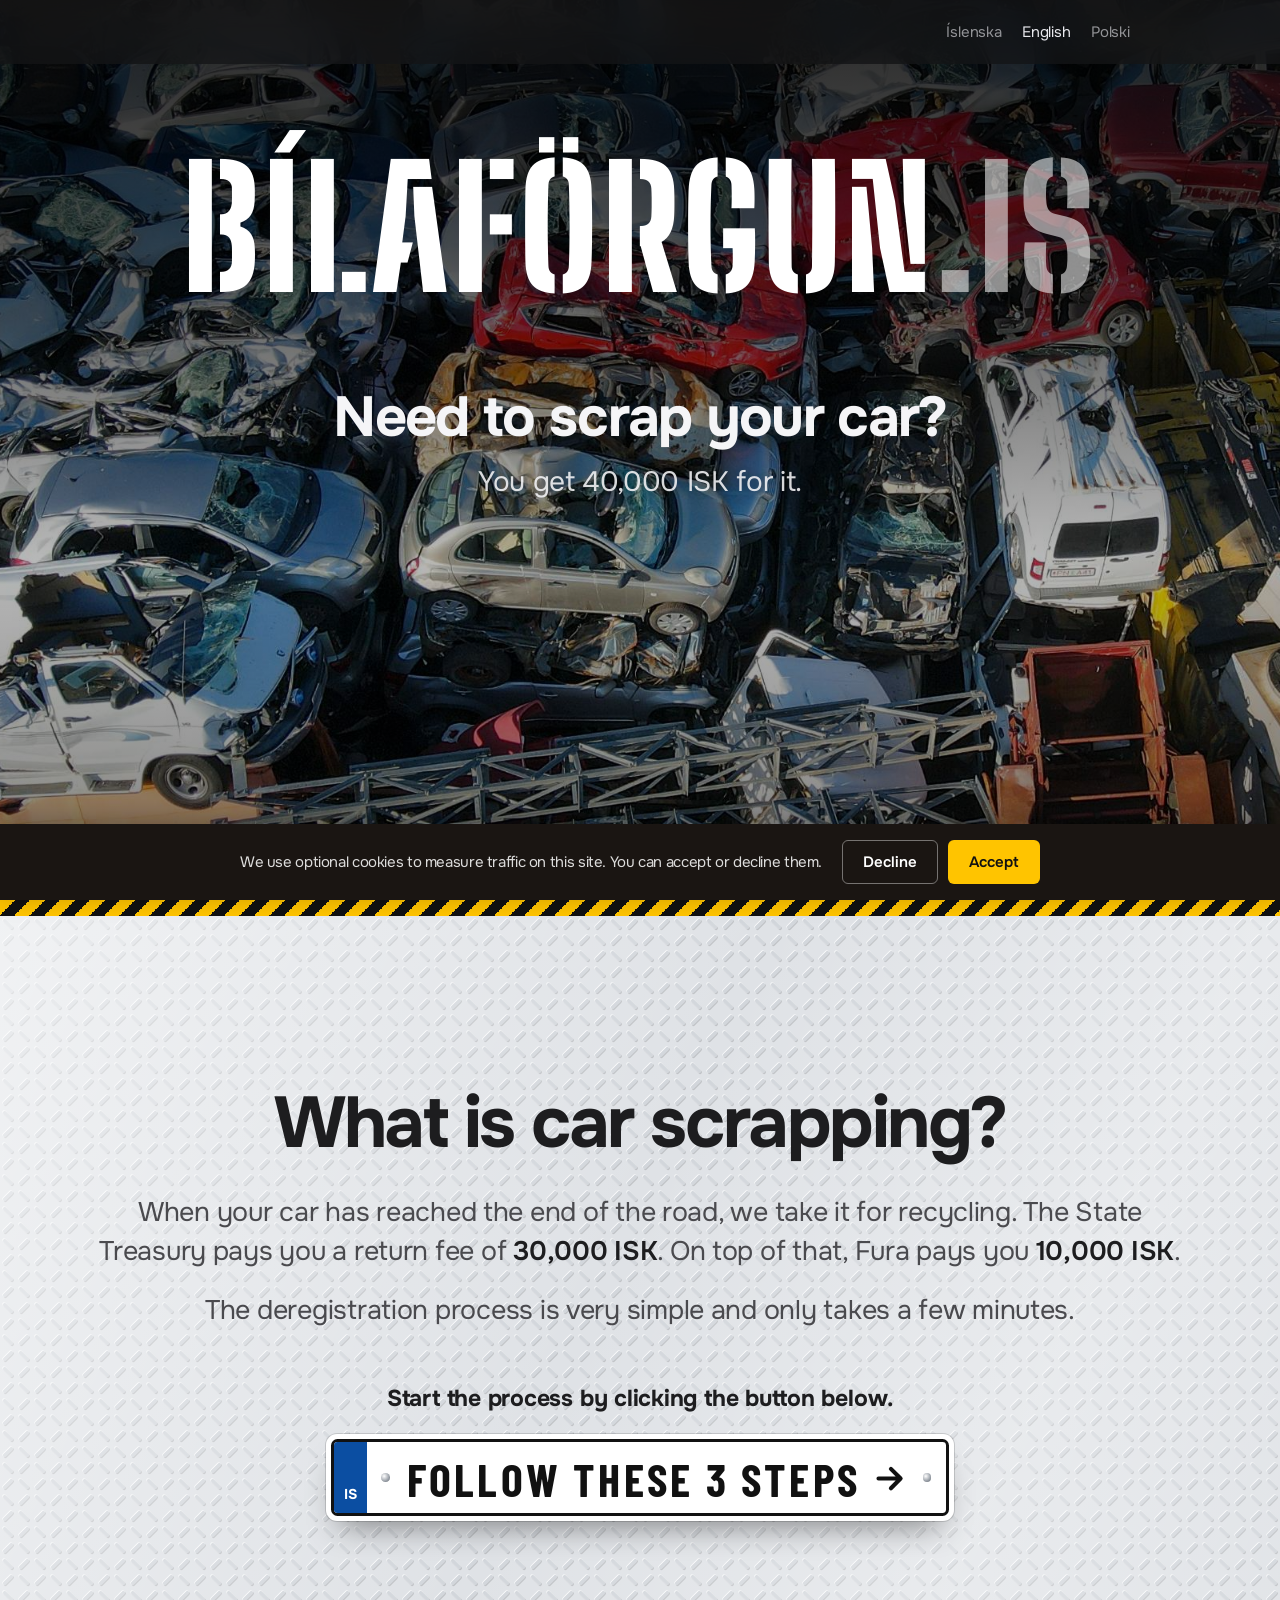
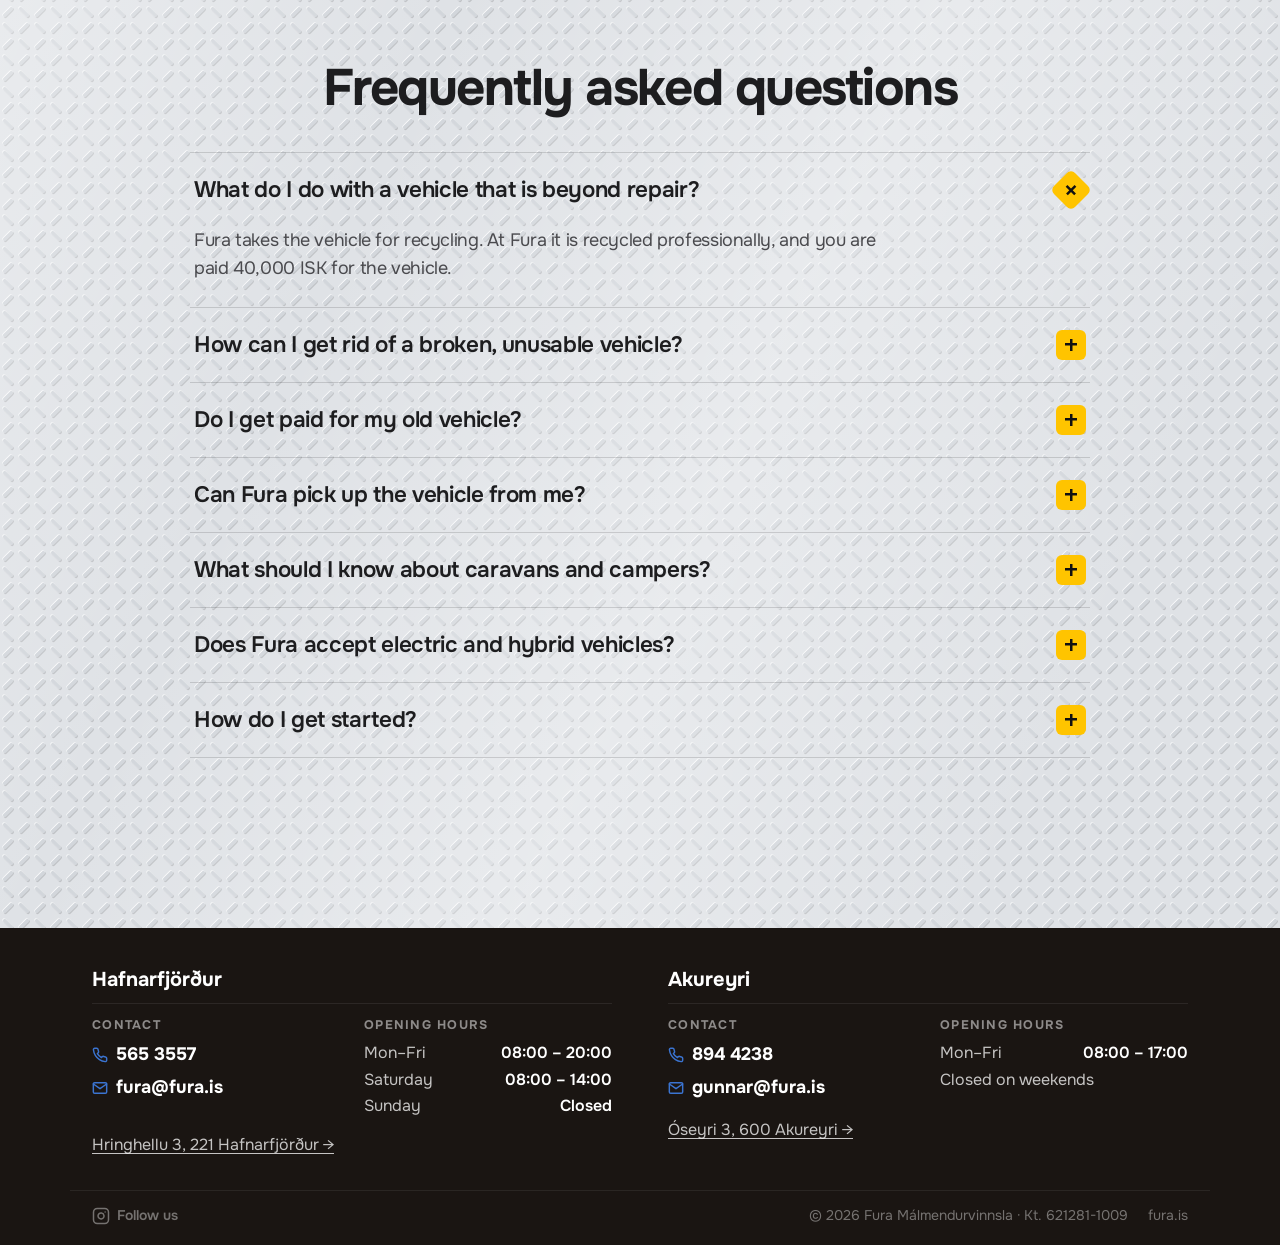
==== en/index.html @ fca050c2 "Use skilagjald instead of úrvinnslugjald in the explanation Matches the FAQ wording (EN 'return fee'" ====
<!DOCTYPE html>
<html lang="en">
<head>
<meta charset="UTF-8">
<meta name="viewport" content="width=device-width, initial-scale=1">
<title>Car scrapping | 40,000 ISK for your car</title>
<meta name="description" content="The State Treasury pays 30,000 ISK for your car and Fura adds 10,000 ISK until the end of the year.">
<link rel="canonical" href="https://bilaforgun.is/en/">
<link rel="alternate" hreflang="is" href="https://bilaforgun.is/">
<link rel="alternate" hreflang="en" href="https://bilaforgun.is/en/">
<link rel="alternate" hreflang="pl" href="https://bilaforgun.is/pl/">
<link rel="alternate" hreflang="x-default" href="https://bilaforgun.is/">
<link rel="icon" href="/favicon.svg" type="image/svg+xml">
<meta name="theme-color" content="#161617">
<meta property="og:type" content="website">
<meta property="og:site_name" content="Bílaförgun.is">
<meta property="og:title" content="Car scrapping | 40,000 ISK for your car">
<meta property="og:description" content="The State Treasury pays 30,000 ISK for your car and Fura adds 10,000 ISK until the end of the year.">
<meta property="og:url" content="https://bilaforgun.is/en/">
<meta property="og:image" content="https://bilaforgun.is/assets/hero.jpg">
<meta property="og:locale" content="en_GB">
<meta name="twitter:card" content="summary_large_image">
<link rel="preconnect" href="https://fonts.googleapis.com">
<link rel="preconnect" href="https://fonts.gstatic.com" crossorigin>
<link href="https://fonts.googleapis.com/css2?family=Big+Shoulders+Stencil:opsz,wght@10..72,800&family=Barlow+Condensed:wght@700&family=Onest:wght@100..900&display=swap" rel="stylesheet">
<link rel="stylesheet" href="../styles.css?v=21">
<script>document.documentElement.classList.add('js')</script>
<script src="../site.js?v=19" defer></script>
<script src="../effects.js?v=19" defer></script>
<script src="../analytics.js?v=19" defer></script>
<script type="application/ld+json">
{
  "@context": "https://schema.org",
  "@graph": [
    {
      "@type": "WebSite",
      "@id": "https://bilaforgun.is/#website",
      "url": "https://bilaforgun.is/",
      "name": "Bílaförgun.is",
      "inLanguage": [
        "is",
        "en",
        "pl"
      ],
      "publisher": {
        "@id": "https://fura.is/#organization"
      }
    },
    {
      "@type": "WebPage",
      "@id": "https://bilaforgun.is/en/#webpage",
      "url": "https://bilaforgun.is/en/",
      "name": "Car scrapping | 40,000 ISK for your car",
      "description": "When your car has reached the end of the road, Fura takes it for recycling. The State Treasury pays you 30,000 ISK, and Fura pays you an additional 10,000 ISK.",
      "inLanguage": "en",
      "isPartOf": {
        "@id": "https://bilaforgun.is/#website"
      },
      "about": {
        "@id": "https://bilaforgun.is/#service"
      },
      "primaryImageOfPage": "https://bilaforgun.is/assets/hero.jpg"
    },
    {
      "@type": "Service",
      "@id": "https://bilaforgun.is/#service",
      "name": "Car scrapping",
      "serviceType": "Car scrapping and recycling",
      "description": "When your car has reached the end of the road, Fura takes it for recycling. The State Treasury pays you 30,000 ISK, and Fura pays you an additional 10,000 ISK.",
      "url": "https://fura.is/en/bilaforgun",
      "provider": {
        "@id": "https://fura.is/#organization"
      },
      "areaServed": {
        "@type": "Country",
        "name": "Iceland"
      },
      "availableChannel": [
        {
          "@type": "ServiceChannel",
          "serviceLocation": {
            "@id": "https://fura.is/#hafnarfjordur"
          }
        },
        {
          "@type": "ServiceChannel",
          "serviceLocation": {
            "@id": "https://fura.is/#akureyri"
          }
        }
      ]
    },
    {
      "@type": "Organization",
      "@id": "https://fura.is/#organization",
      "name": "Fura Málmendurvinnsla",
      "alternateName": "Fura ehf.",
      "url": "https://fura.is/",
      "logo": "https://fura.is/fura-logo.svg",
      "foundingDate": "1981",
      "sameAs": [
        "https://www.instagram.com/fura.ehf/"
      ]
    },
    {
      "@type": "RecyclingCenter",
      "@id": "https://fura.is/#hafnarfjordur",
      "name": "Fura Málmendurvinnsla — Hafnarfjörður",
      "telephone": "+354-565-3557",
      "email": "fura@fura.is",
      "address": {
        "@type": "PostalAddress",
        "streetAddress": "Hringhellu 3",
        "postalCode": "221",
        "addressLocality": "Hafnarfjörður",
        "addressCountry": "IS"
      },
      "openingHoursSpecification": [
        {
          "@type": "OpeningHoursSpecification",
          "dayOfWeek": [
            "Monday",
            "Tuesday",
            "Wednesday",
            "Thursday",
            "Friday"
          ],
          "opens": "08:00",
          "closes": "20:00"
        },
        {
          "@type": "OpeningHoursSpecification",
          "dayOfWeek": "Saturday",
          "opens": "08:00",
          "closes": "14:00"
        }
      ],
      "parentOrganization": {
        "@id": "https://fura.is/#organization"
      }
    },
    {
      "@type": "RecyclingCenter",
      "@id": "https://fura.is/#akureyri",
      "name": "Fura Málmendurvinnsla — Akureyri",
      "telephone": "+354-894-4238",
      "email": "gunnar@fura.is",
      "address": {
        "@type": "PostalAddress",
        "streetAddress": "Óseyri 3",
        "postalCode": "600",
        "addressLocality": "Akureyri",
        "addressCountry": "IS"
      },
      "openingHoursSpecification": [
        {
          "@type": "OpeningHoursSpecification",
          "dayOfWeek": [
            "Monday",
            "Tuesday",
            "Wednesday",
            "Thursday",
            "Friday"
          ],
          "opens": "08:00",
          "closes": "17:00"
        }
      ],
      "parentOrganization": {
        "@id": "https://fura.is/#organization"
      }
    },
    {
      "@type": "FAQPage",
      "@id": "https://bilaforgun.is/en/#faq",
      "url": "https://bilaforgun.is/en/",
      "inLanguage": "en",
      "isPartOf": {
        "@id": "https://bilaforgun.is/en/#webpage"
      },
      "mainEntity": [
        {
          "@type": "Question",
          "name": "What do I do with a vehicle that is beyond repair?",
          "acceptedAnswer": {
            "@type": "Answer",
            "text": "Fura takes the vehicle for recycling. At Fura it is recycled professionally, and you are paid 40,000 ISK for the vehicle."
          }
        },
        {
          "@type": "Question",
          "name": "How can I get rid of a broken, unusable vehicle?",
          "acceptedAnswer": {
            "@type": "Answer",
            "text": "We can pick up the vehicle free of charge, or you can bring it to our yards at Hringhellu 3 in Hafnarfjörður or Óseyri 3 in Akureyri."
          }
        },
        {
          "@type": "Question",
          "name": "Do I get paid for my old vehicle?",
          "acceptedAnswer": {
            "@type": "Answer",
            "text": "You get paid for a vehicle that goes for recycling. The State Treasury pays a return fee of 30,000 ISK. Fura adds 10,000 ISK. 40,000 ISK in total."
          }
        },
        {
          "@type": "Question",
          "name": "Can Fura pick up the vehicle from me?",
          "acceptedAnswer": {
            "@type": "Answer",
            "text": "Yes. Fura can arrange transport free of charge within the greater capital area. Call us on 565 3557 or email afgreidsla@fura.is to find out more."
          }
        },
        {
          "@type": "Question",
          "name": "What should I know about caravans and campers?",
          "acceptedAnswer": {
            "@type": "Answer",
            "text": "Fura accepts caravans and campers. They often contain waste that needs specialised handling, so a scrapping fee applies to caravans and campers according to our price list."
          }
        },
        {
          "@type": "Question",
          "name": "Does Fura accept electric and hybrid vehicles?",
          "acceptedAnswer": {
            "@type": "Answer",
            "text": "We can accept them if the traction battery has been removed from the vehicle."
          }
        },
        {
          "@type": "Question",
          "name": "How do I get started?",
          "acceptedAnswer": {
            "@type": "Answer",
            "text": "It is best to start the process on our website. There you will find simple steps: you deregister the car, we receive it, and finally you get paid. If you are unsure, feel free to call us on 565 3557."
          }
        }
      ]
    }
  ]
}
</script>
</head>
<body>

<header class="nav">
  <nav class="nav__lang" aria-label="Language">
    <a href="../index.html" lang="is"><span class="full">Íslenska</span><span class="short">IS</span></a>
    <a href="index.html" lang="en" aria-current="page"><span class="full">English</span><span class="short">EN</span></a>
    <a href="../pl/index.html" lang="pl"><span class="full">Polski</span><span class="short">PL</span></a>
  </nav>
</header>

<main>
  <section class="hero">
    <div class="hero__bg" aria-hidden="true"></div>
    <div class="hero__content">
      <p class="hero__brand">Bílaförgun<span>.is</span></p>
      <h1 class="hero__title">Need to scrap your car?</h1>
      <p class="hero__sub">You get 40,000 ISK for it.</p>
    </div>
  </section>

  <div class="hazard" aria-hidden="true"></div>

  <section class="section explain">
    <div class="wrap">
      <h2 class="explain__title reveal">What is car scrapping?</h2>
      <p class="explain__text reveal">
        When your car has reached the end of the road, we take it for recycling. The State Treasury pays you a return fee of <strong>30,000 ISK</strong>. On top of that, Fura pays you <strong>10,000 ISK</strong>.
      </p>
      <p class="explain__text reveal">
        The deregistration process is very simple and only takes a few minutes.
      </p>
      <div class="explain__cta reveal">
        <p class="explain__steps">Start the process by clicking the button below.</p>
        <a class="plate-btn" href="https://fura.is/en/bilaforgun" data-fx="plate" data-tilt aria-label="Follow these 3 steps on fura.is">
          <span class="plate-btn__inner">
            <span class="plate-btn__country" aria-hidden="true">IS</span>
            <span class="plate-btn__text">Follow these 3 steps<svg class="plate-btn__arrow" width="24" height="24" viewBox="0 0 24 24" fill="none" stroke="currentColor" stroke-width="3" stroke-linecap="round" stroke-linejoin="round" aria-hidden="true"><path d="M4 12h15M13 5l7 7-7 7"/></svg></span>
          </span>
        </a>
      </div>
      <div class="faq reveal">
        <h2 class="faq__title">Frequently asked questions</h2>
        <div class="faq__list">
          <details open><summary>What do I do with a vehicle that is beyond repair?</summary><p>Fura takes the vehicle for recycling. At Fura it is recycled professionally, and you are paid 40,000 ISK for the vehicle.</p></details>
          <details><summary>How can I get rid of a broken, unusable vehicle?</summary><p>We can pick up the vehicle free of charge, or you can bring it to our yards at Hringhellu 3 in Hafnarfjörður or Óseyri 3 in Akureyri.</p></details>
          <details><summary>Do I get paid for my old vehicle?</summary><p>You get paid for a vehicle that goes for recycling. The State Treasury pays a return fee of 30,000 ISK. Fura adds 10,000 ISK. 40,000 ISK in total.</p></details>
          <details><summary>Can Fura pick up the vehicle from me?</summary><p>Yes. Fura can arrange transport free of charge within the greater capital area. Call us on <a href="tel:+3545653557">565 3557</a> or email <a href="mailto:afgreidsla@fura.is">afgreidsla@fura.is</a> to find out more.</p></details>
          <details><summary>What should I know about caravans and campers?</summary><p>Fura accepts caravans and campers. They often contain waste that needs specialised handling, so a scrapping fee applies to caravans and campers according to our price list.</p></details>
          <details><summary>Does Fura accept electric and hybrid vehicles?</summary><p>We can accept them if the traction battery has been removed from the vehicle.</p></details>
          <details><summary>How do I get started?</summary><p>It is best to start the process on <a href="https://fura.is/en/bilaforgun">our website</a>. There you will find simple steps: you deregister the car, we receive it, and finally you get paid. If you are unsure, feel free to call us on <a href="tel:+3545653557">565 3557</a>.</p></details>
        </div>
      </div>
    </div>
  </section>
</main>

<footer class="foot">
  <div class="foot__locations">
    <div class="foot__card">
      <p class="foot__name">Hafnarfjörður</p>
      <div class="foot__grid">
        <div>
          <p class="foot__label">Contact</p>
          <ul class="foot__list">
            <li><a class="foot__contact" href="tel:+3545653557"><svg width="14" height="14" viewBox="0 0 24 24" fill="none" stroke="currentColor" stroke-width="2.2" stroke-linecap="round" stroke-linejoin="round" aria-hidden="true"><path d="M22 16.92v3a2 2 0 0 1-2.18 2 19.79 19.79 0 0 1-8.63-3.07 19.5 19.5 0 0 1-6-6 19.79 19.79 0 0 1-3.07-8.67A2 2 0 0 1 4.11 2h3a2 2 0 0 1 2 1.72 12.84 12.84 0 0 0 .7 2.81 2 2 0 0 1-.45 2.11L8.09 9.91a16 16 0 0 0 6 6l1.27-1.27a2 2 0 0 1 2.11-.45 12.84 12.84 0 0 0 2.81.7A2 2 0 0 1 22 16.92z"/></svg>565 3557</a></li>
            <li><a class="foot__contact" href="mailto:fura@fura.is"><svg width="14" height="14" viewBox="0 0 24 24" fill="none" stroke="currentColor" stroke-width="2.2" stroke-linecap="round" stroke-linejoin="round" aria-hidden="true"><path d="M4 4h16c1.1 0 2 .9 2 2v12c0 1.1-.9 2-2 2H4c-1.1 0-2-.9-2-2V6c0-1.1.9-2 2-2z"/><polyline points="22,6 12,13 2,6"/></svg>fura@fura.is</a></li>
          </ul>
        </div>
        <div>
          <p class="foot__label">Opening hours</p>
          <p class="foot__hours"><span>Mon–Fri</span><span>08:00 – 20:00</span></p>
          <p class="foot__hours"><span>Saturday</span><span>08:00 – 14:00</span></p>
          <p class="foot__hours"><span>Sunday</span><span>Closed</span></p>
        </div>
        <p class="foot__addrline"><a class="foot__addr" href="https://maps.google.com/?q=Hringhellu+3,+221+Hafnarfj%C3%B6r%C3%B0ur" target="_blank" rel="noopener">Hringhellu 3, 221 Hafnarfjörður →</a></p>
      </div>
    </div>
    <div class="foot__card">
      <p class="foot__name">Akureyri</p>
      <div class="foot__grid">
        <div>
          <p class="foot__label">Contact</p>
          <ul class="foot__list">
            <li><a class="foot__contact" href="tel:+3548944238"><svg width="14" height="14" viewBox="0 0 24 24" fill="none" stroke="currentColor" stroke-width="2.2" stroke-linecap="round" stroke-linejoin="round" aria-hidden="true"><path d="M22 16.92v3a2 2 0 0 1-2.18 2 19.79 19.79 0 0 1-8.63-3.07 19.5 19.5 0 0 1-6-6 19.79 19.79 0 0 1-3.07-8.67A2 2 0 0 1 4.11 2h3a2 2 0 0 1 2 1.72 12.84 12.84 0 0 0 .7 2.81 2 2 0 0 1-.45 2.11L8.09 9.91a16 16 0 0 0 6 6l1.27-1.27a2 2 0 0 1 2.11-.45 12.84 12.84 0 0 0 2.81.7A2 2 0 0 1 22 16.92z"/></svg>894 4238</a></li>
            <li><a class="foot__contact" href="mailto:gunnar@fura.is"><svg width="14" height="14" viewBox="0 0 24 24" fill="none" stroke="currentColor" stroke-width="2.2" stroke-linecap="round" stroke-linejoin="round" aria-hidden="true"><path d="M4 4h16c1.1 0 2 .9 2 2v12c0 1.1-.9 2-2 2H4c-1.1 0-2-.9-2-2V6c0-1.1.9-2 2-2z"/><polyline points="22,6 12,13 2,6"/></svg>gunnar@fura.is</a></li>
          </ul>
        </div>
        <div>
          <p class="foot__label">Opening hours</p>
          <p class="foot__hours"><span>Mon–Fri</span><span>08:00 – 17:00</span></p>
          <p class="foot__hours"><span>Closed on weekends</span></p>
        </div>
        <p class="foot__addrline"><a class="foot__addr" href="https://maps.google.com/?q=%C3%93seyri+3,+600+Akureyri" target="_blank" rel="noopener">Óseyri 3, 600 Akureyri →</a></p>
      </div>
    </div>
  </div>
  <div class="foot__bottom">
    <a class="foot__ig" href="https://www.instagram.com/fura.ehf/" target="_blank" rel="noopener" aria-label="Follow Fura on Instagram">
      <svg width="16" height="16" viewBox="0 0 24 24" fill="none" stroke="currentColor" stroke-width="2" stroke-linecap="round" stroke-linejoin="round" aria-hidden="true"><rect x="2" y="2" width="20" height="20" rx="5" ry="5"/><path d="M16 11.37A4 4 0 1 1 12.63 8 4 4 0 0 1 16 11.37z"/><line x1="17.5" y1="6.5" x2="17.51" y2="6.5"/></svg>
      <span>Follow us</span>
    </a>
    <div class="foot__info">
      <p>© <span data-year>2026</span> Fura Málmendurvinnsla · Kt. 621281-1009</p>
      <a href="https://fura.is/en/" target="_blank" rel="noopener">fura.is</a>
    </div>
  </div>
</footer>

</body>
</html>
---- styles.css ----
* { margin: 0; padding: 0; box-sizing: border-box; }

:root {
  --ink: #1d1d1f;
  --font: "Onest", -apple-system, BlinkMacSystemFont, "Segoe UI", system-ui, sans-serif;
  --ease: cubic-bezier(.2, .9, .25, 1);
  --k: 1;
  --nav-h: calc(64px * var(--k));
}

/* Big screens: scale everything up in steps instead of leaving a small column in the middle. */
@media (min-width: 1600px) { :root { --k: 1.15; } }
@media (min-width: 1900px) { :root { --k: 1.3; } }
@media (min-width: 2300px) { :root { --k: 1.5; } }

.hazard,
.explain,
.foot,
#bf-cc { zoom: var(--k); }

html { scroll-behavior: smooth; }

body {
  font-family: var(--font);
  font-size: 17px;
  line-height: 1.47;
  letter-spacing: -0.022em;
  color: var(--ink);
  background: #fff;
  -webkit-font-smoothing: antialiased;
}

a { color: inherit; text-decoration: none; }

.wrap { max-width: 980px; margin: 0 auto; }

/* ---------- Nav ---------- */
.nav {
  position: fixed;
  inset: 0 0 auto 0;
  z-index: 50;
  height: var(--nav-h);
  display: flex;
  align-items: center;
  justify-content: flex-end;
  padding: 0 max(22px, calc((100vw - 980px * var(--k)) / 2));
  background: rgba(22, 22, 23, .72);
  -webkit-backdrop-filter: saturate(180%) blur(20px);
  backdrop-filter: saturate(180%) blur(20px);
  color: #e8e8ed;
  font-size: calc(15px * var(--k));
  letter-spacing: -0.01em;
}

.nav__lang { display: flex; gap: calc(20px * var(--k)); }
.nav__lang .short { display: none; }
.nav__lang a { opacity: .6; transition: opacity .2s; }
.nav__lang a:hover,
.nav__lang a[aria-current] { opacity: 1; }

/* ---------- Hero ---------- */
.hero {
  position: relative;
  min-height: 100svh;
  display: flex;
  justify-content: center;
  padding: calc(var(--nav-h) + 10vh) 22px 0;
  text-align: center;
  color: #f5f5f7;
  background: #000;
  overflow: hidden;
}

.hero__bg {
  position: absolute;
  inset: 0;
  background:
    url("assets/hero.jpg?v=2") center 70% / cover no-repeat,
    radial-gradient(120% 70% at 50% 105%, #3a3a3c 0%, #121212 45%, #000 78%);
  animation: settle 14s var(--ease) both;
}

.hero__bg::after {
  content: "";
  position: absolute;
  inset: 0;
  background: linear-gradient(180deg,
    rgba(0, 0, 0, .85) 0%,
    rgba(0, 0, 0, .62) 32%,
    rgba(0, 0, 0, .28) 62%,
    rgba(0, 0, 0, .5) 100%);
}

.hero__content { position: relative; max-width: calc(980px * var(--k)); }

.hero__brand {
  color: #fff;
  font-family: "Big Shoulders Stencil", var(--font);
  font-optical-sizing: auto;
  font-size: clamp(40px, 13vw, calc(172px * var(--k)));
  font-weight: 800;
  line-height: .9;
  letter-spacing: 0.02em;
  text-transform: uppercase;
  white-space: nowrap;
  animation: rise 1.1s var(--ease) .05s both;
}

.hero__brand span { color: rgba(255, 255, 255, .55); }

.hero__title {
  margin-top: clamp(44px, 6.5vw, calc(96px * var(--k)));
  font-size: clamp(30px, 4.4vw, calc(60px * var(--k)));
  font-weight: 700;
  line-height: 1.08;
  letter-spacing: -0.03em;
  animation: rise 1.1s var(--ease) .15s both;
}

.hero__sub {
  margin-top: 14px;
  font-size: clamp(20px, 2.3vw, calc(28px * var(--k)));
  color: rgba(245, 245, 247, .88);
  letter-spacing: -0.012em;
  text-shadow: 0 1px 12px rgba(0, 0, 0, .5);
  animation: rise 1.1s var(--ease) .25s both;
}

/* ---------- Sections ---------- */
.section { padding: clamp(96px, 14vw, 170px) 22px; }

.hazard {
  height: 16px;
  background: linear-gradient(-45deg, #111 25%, #ffc400 25%, #ffc400 50%, #111 50%, #111 75%, #ffc400 75%) 0 0 / 30px 30px;
}

/* ---------- Explanation (diamond plate) ---------- */
.explain {
  text-align: center;
  color: var(--ink);
  background-color: #dfe2e6;
  background-image:
    linear-gradient(115deg, rgba(255, 255, 255, .55), transparent 38%, rgba(255, 255, 255, .3) 62%, transparent 85%),
    url("data:image/svg+xml,%3Csvg xmlns='http://www.w3.org/2000/svg' width='32' height='32'%3E%3Cg fill='%23000' fill-opacity='.14' transform='translate(.8 .9)'%3E%3Crect x='1.5' y='6.2' width='13' height='3.6' rx='1.8' transform='rotate(45 8 8)'/%3E%3Crect x='17.5' y='22.2' width='13' height='3.6' rx='1.8' transform='rotate(45 24 24)'/%3E%3Crect x='17.5' y='6.2' width='13' height='3.6' rx='1.8' transform='rotate(-45 24 8)'/%3E%3Crect x='1.5' y='22.2' width='13' height='3.6' rx='1.8' transform='rotate(-45 8 24)'/%3E%3C/g%3E%3Cg fill='%23fff' fill-opacity='.9' transform='translate(-.5 -.6)'%3E%3Crect x='1.5' y='6.2' width='13' height='3.6' rx='1.8' transform='rotate(45 8 8)'/%3E%3Crect x='17.5' y='22.2' width='13' height='3.6' rx='1.8' transform='rotate(45 24 24)'/%3E%3Crect x='17.5' y='6.2' width='13' height='3.6' rx='1.8' transform='rotate(-45 24 8)'/%3E%3Crect x='1.5' y='22.2' width='13' height='3.6' rx='1.8' transform='rotate(-45 8 24)'/%3E%3C/g%3E%3Cg fill='%23d2d6db'%3E%3Crect x='1.5' y='6.2' width='13' height='3.6' rx='1.8' transform='rotate(45 8 8)'/%3E%3Crect x='17.5' y='22.2' width='13' height='3.6' rx='1.8' transform='rotate(45 24 24)'/%3E%3Crect x='17.5' y='6.2' width='13' height='3.6' rx='1.8' transform='rotate(-45 24 8)'/%3E%3Crect x='1.5' y='22.2' width='13' height='3.6' rx='1.8' transform='rotate(-45 8 24)'/%3E%3C/g%3E%3C/svg%3E");
}

.explain .wrap { max-width: 1100px; }

.explain__title {
  font-size: clamp(40px, 5.6vw, 92px);
  font-weight: 700;
  line-height: 1.05;
  letter-spacing: -0.035em;
}

.explain__text {
  margin-top: 20px;
  font-size: clamp(20px, 2.1vw, 30px);
  line-height: 1.45;
  letter-spacing: -0.01em;
  color: #4a4a4e;
}

.explain__title + .explain__text { margin-top: 32px; }

.explain__text strong { color: var(--ink); font-weight: 600; }

.explain__cta {
  margin-top: 52px;
  container-type: inline-size;
  perspective: 700px;
}

.explain__steps {
  margin-bottom: 18px;
  color: var(--ink);
  font-size: clamp(19px, 1.8vw, 27px);
  font-weight: 700;
  letter-spacing: -0.01em;
}

/* ---------- FAQ ---------- */
.faq {
  max-width: 900px;
  margin: clamp(96px, 11vw, 150px) auto 0;
  text-align: left;
}

.faq__title {
  margin-bottom: 36px;
  text-align: center;
  font-size: clamp(32px, 4vw, 60px);
  font-weight: 700;
  line-height: 1.05;
  letter-spacing: -0.03em;
}

.faq__list { border-top: 1px solid rgba(0, 0, 0, .14); }
.faq__list details { border-bottom: 1px solid rgba(0, 0, 0, .14); }

.faq__list summary {
  display: flex;
  align-items: center;
  justify-content: space-between;
  gap: 20px;
  padding: 22px 4px;
  list-style: none;
  cursor: pointer;
  color: var(--ink);
  font-size: clamp(19px, 1.75vw, 25px);
  font-weight: 600;
  letter-spacing: -0.015em;
  line-height: 1.3;
  -webkit-tap-highlight-color: transparent;
}

.faq__list summary::-webkit-details-marker { display: none; }

.faq__list summary::after {
  content: "";
  flex: none;
  width: 30px;
  height: 30px;
  border-radius: 6px;
  background:
    linear-gradient(#111, #111) center / 12px 2.5px no-repeat,
    linear-gradient(#111, #111) center / 2.5px 12px no-repeat,
    #ffc400;
  transition: transform .3s var(--ease);
}

.faq__list details[open] summary::after { transform: rotate(45deg); }
.faq__list summary:focus-visible { outline: 3px solid #0b4ea2; outline-offset: 2px; border-radius: 4px; }

.faq__list p {
  max-width: 720px;
  padding: 0 4px 24px;
  color: #4a4a4e;
  font-size: clamp(17px, 1.4vw, 21px);
  line-height: 1.55;
}

.faq__list a { color: var(--ink); text-decoration: underline; text-underline-offset: 3px; }

/* ---------- Number-plate button ---------- */
.plate-btn {
  --rx: 0deg;
  --ry: 0deg;
  position: relative;
  isolation: isolate;
  display: inline-block;
  padding: .12em;
  border-radius: .24em;
  background: #fff;
  font-size: clamp(13px, 5.9cqi, 46px);
  box-shadow: 0 0 0 1px rgba(0, 0, 0, .14), 0 18px 32px -14px rgba(0, 0, 0, .45);
  transform: rotateX(var(--rx)) rotateY(var(--ry));
  transition: transform .25s var(--ease);
  -webkit-tap-highlight-color: transparent;
}

.plate-btn::before {
  content: "";
  position: absolute;
  inset: 0;
  z-index: -1;
  border-radius: inherit;
  animation: halo 2.2s ease-out infinite;
}

.plate-btn:focus-visible { outline: 3px solid #0b4ea2; outline-offset: 5px; }

.plate-btn__inner {
  position: relative;
  display: flex;
  align-items: stretch;
  overflow: hidden;
  border: .07em solid #111;
  border-radius: .14em;
}

.plate-btn__inner::after {
  content: "";
  position: absolute;
  inset: 0;
  pointer-events: none;
  background: linear-gradient(105deg, transparent 38%, rgba(150, 185, 235, .35) 46%, rgba(255, 255, 255, .95) 50%, rgba(150, 185, 235, .35) 54%, transparent 62%) no-repeat;
  background-size: 260% 100%;
  background-position: 140% 0;
  animation: glint 3.6s ease-in-out infinite;
}

.plate-btn__country {
  display: flex;
  align-items: flex-end;
  justify-content: center;
  width: 2.3em;
  padding-bottom: .55em;
  background: #0b4ea2;
  color: #fff;
  font-size: .31em;
  font-weight: 700;
  letter-spacing: 0.04em;
}

.plate-btn__text {
  position: relative;
  display: flex;
  align-items: center;
  gap: .28em;
  padding: .29em .86em .24em;
  color: #111;
  font-family: "Barlow Condensed", var(--font);
  font-weight: 700;
  line-height: 1;
  letter-spacing: 0.07em;
  text-transform: uppercase;
  white-space: nowrap;
}

.plate-btn__text::before,
.plate-btn__text::after {
  content: "";
  position: absolute;
  top: 50%;
  width: .19em;
  height: .19em;
  margin-top: -.095em;
  border-radius: 50%;
  background: radial-gradient(circle at 35% 35%, #fff, #9aa0a8 60%, #5d636b);
}

.plate-btn__text::before { left: .31em; }
.plate-btn__text::after { right: .31em; }

.plate-btn__arrow {
  flex: none;
  width: .72em;
  height: .72em;
  transition: transform .3s var(--ease);
}

.plate-btn:hover .plate-btn__arrow { transform: translateX(.14em); }

.plate-btn.is-hit { animation: rattle .5s ease-out; }

@keyframes halo {
  0% { box-shadow: 0 0 0 0 rgba(255, 196, 0, .75); }
  75%, 100% { box-shadow: 0 0 0 .45em rgba(255, 196, 0, 0); }
}

@keyframes glint {
  0% { background-position: 140% 0; }
  30%, 100% { background-position: -40% 0; }
}

@keyframes rattle {
  0% { transform: rotate(0); }
  15% { transform: rotate(-4deg) translateY(2px); }
  30% { transform: rotate(3deg); }
  45% { transform: rotate(-2deg); }
  60% { transform: rotate(1.2deg); }
  75% { transform: rotate(-.6deg); }
  100% { transform: rotate(0); }
}

/* ---------- Footer ---------- */
.foot {
  background: #1a1512;
  color: rgba(255, 255, 255, .6);
  font-size: 16px;
  line-height: 1.55;
  letter-spacing: normal;
}

.foot a { transition: color .2s; }

.foot__locations,
.foot__bottom { max-width: 1140px; margin: 0 auto; }

.foot__locations {
  display: grid;
  grid-template-columns: 1fr 1fr;
  gap: 56px;
  padding: 36px 22px 32px;
}

.foot__name {
  margin-bottom: 12px;
  padding-bottom: 8px;
  border-bottom: 1px solid rgba(255, 255, 255, .08);
  color: #fff;
  font-size: 20px;
  font-weight: 700;
}

.foot__grid { display: grid; grid-template-columns: 1fr 1fr; gap: 20px 24px; }

.foot__label {
  margin-bottom: 6px;
  color: rgba(255, 255, 255, .5);
  font-size: 12.5px;
  font-weight: 700;
  letter-spacing: 0.1em;
  text-transform: uppercase;
}

.foot__list { list-style: none; }
.foot__list li { margin-bottom: 3px; color: rgba(255, 255, 255, .85); }

.foot__contact {
  display: inline-flex;
  align-items: center;
  gap: 8px;
  color: #fff;
  font-size: 18px;
  font-weight: 700;
}

.foot__contact svg { flex: none; width: 16px; height: 16px; color: #3b74d1; }
.foot__contact:hover { color: rgba(255, 255, 255, .75); }

.foot__addrline { grid-column: 1 / -1; margin-top: -8px; }

.foot__addr {
  color: rgba(255, 255, 255, .75);
  text-decoration: underline;
  text-underline-offset: 3px;
}

.foot__addr:hover { color: #fff; }

.foot__hours { display: flex; justify-content: space-between; gap: 12px; margin-bottom: 2px; color: rgba(255, 255, 255, .75); }
.foot__hours span { white-space: nowrap; }
.foot__hours span + span { color: #fff; font-weight: 600; text-align: right; }

.foot__bottom {
  display: flex;
  align-items: center;
  justify-content: space-between;
  gap: 8px 24px;
  padding: 14px 22px 18px;
  border-top: 1px solid rgba(255, 255, 255, .07);
}

.foot__ig {
  display: flex;
  align-items: center;
  gap: 7px;
  color: rgba(255, 255, 255, .4);
  font-size: 14px;
  font-weight: 600;
}

.foot__ig svg { width: 18px; height: 18px; }
.foot__ig:hover { color: rgba(255, 255, 255, .7); }

.foot__info { display: flex; align-items: center; gap: 20px; color: rgba(255, 255, 255, .4); font-size: 14px; }
.foot__info a:hover { color: rgba(255, 255, 255, .7); }

@media (max-width: 734px) {
  .foot__locations { grid-template-columns: 1fr; gap: 28px; padding: 28px 20px 24px; }
  .foot__grid { grid-template-columns: 1fr; gap: 14px; }
  .foot__hours { max-width: 300px; }
  .foot__bottom { flex-direction: column; align-items: flex-start; padding: 14px 20px 18px; }
  .foot__info { flex-wrap: wrap; gap: 4px 18px; }
}

/* ---------- Motion ---------- */
@keyframes rise {
  from { opacity: 0; transform: translateY(24px); }
  to { opacity: 1; transform: none; }
}

@keyframes settle {
  from { transform: scale(1.08); }
  to { transform: scale(1); }
}

.js .reveal {
  opacity: 0;
  transform: translateY(32px);
  transition: opacity 1s var(--ease), transform 1s var(--ease);
}

.js .reveal.in { opacity: 1; transform: none; }

@media (prefers-reduced-motion: reduce) {
  *, *::before, *::after { animation: none !important; transition: none !important; }
  .plate-btn__inner::after { display: none; }
  .js .reveal { opacity: 1; transform: none; }
}

/* ---------- Mobile ---------- */
@media (max-width: 734px) {
  :root { --nav-h: 56px; }
  .nav__lang { gap: 14px; }
  .nav__lang .full { display: none; }
  .nav__lang .short { display: inline; }
  .hero { padding-top: calc(var(--nav-h) + 8vh); }
  .hero__brand { font-size: 15.5vw; }
}
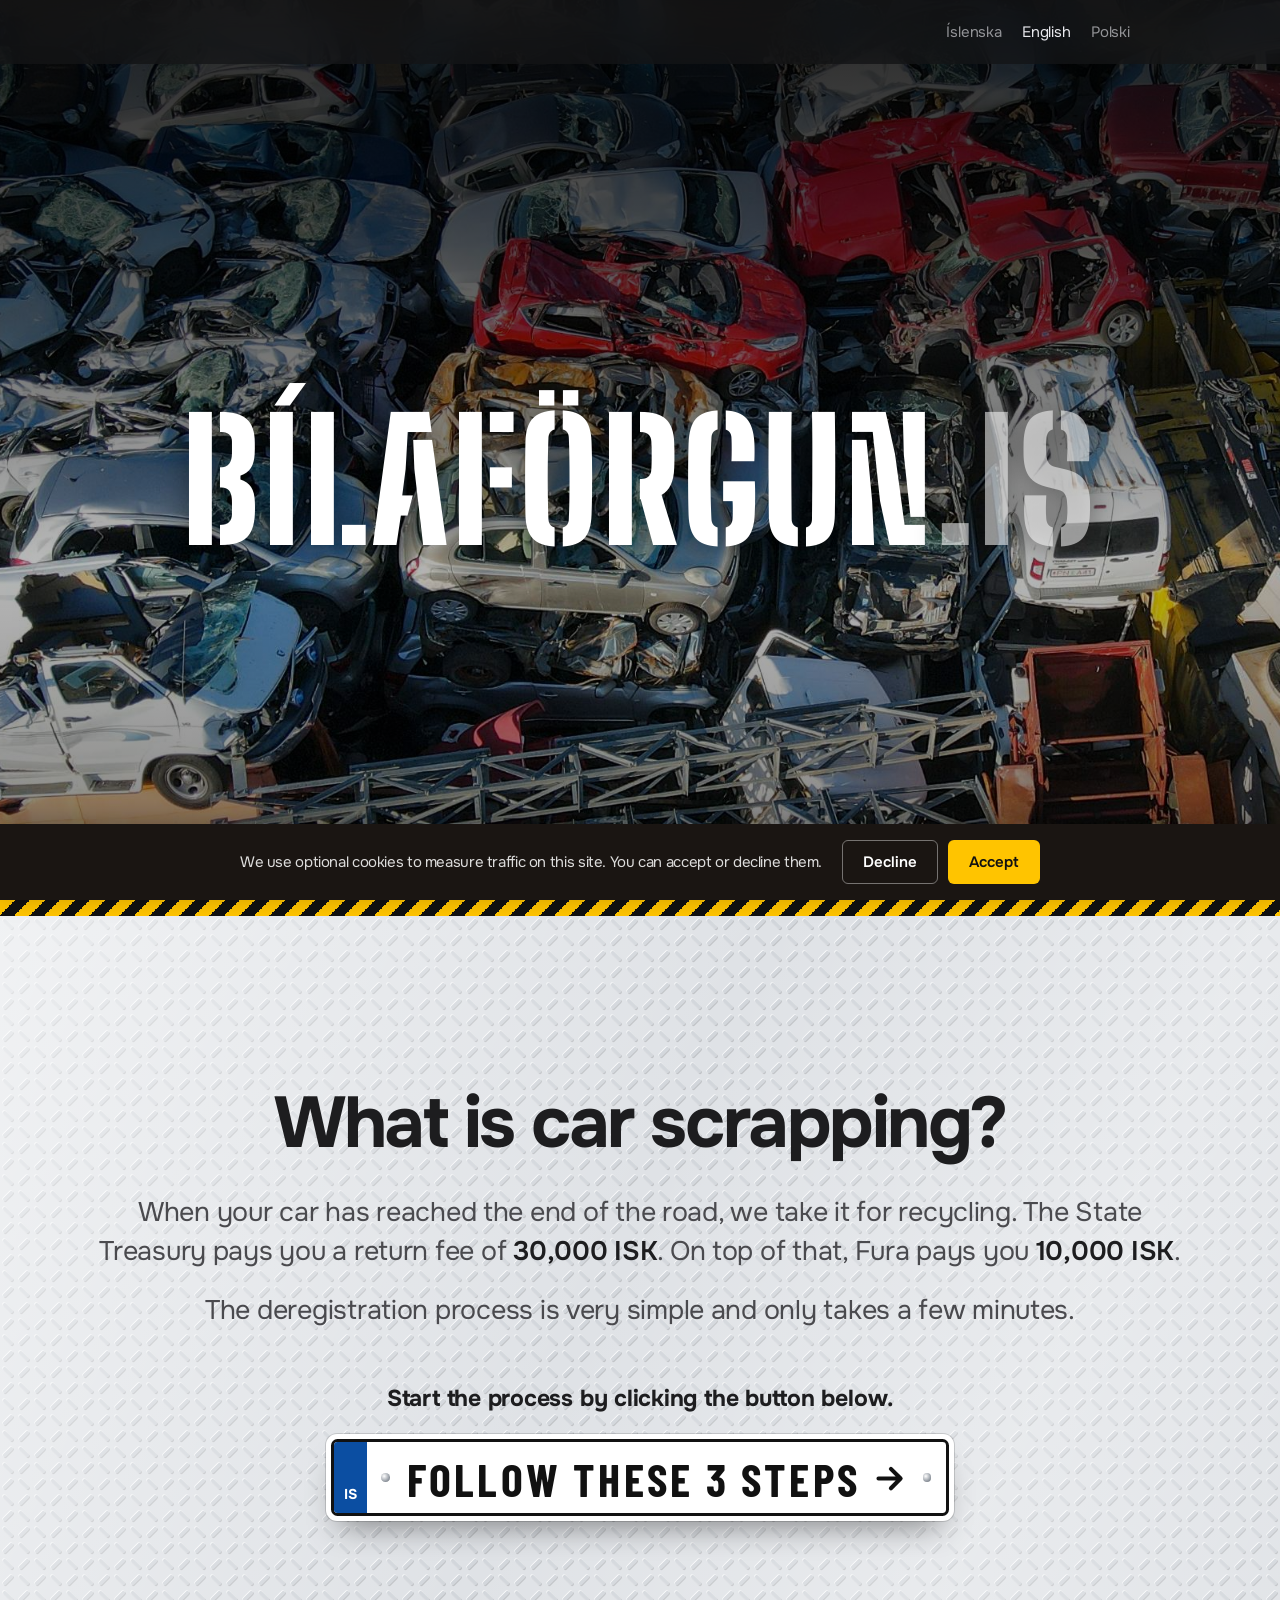
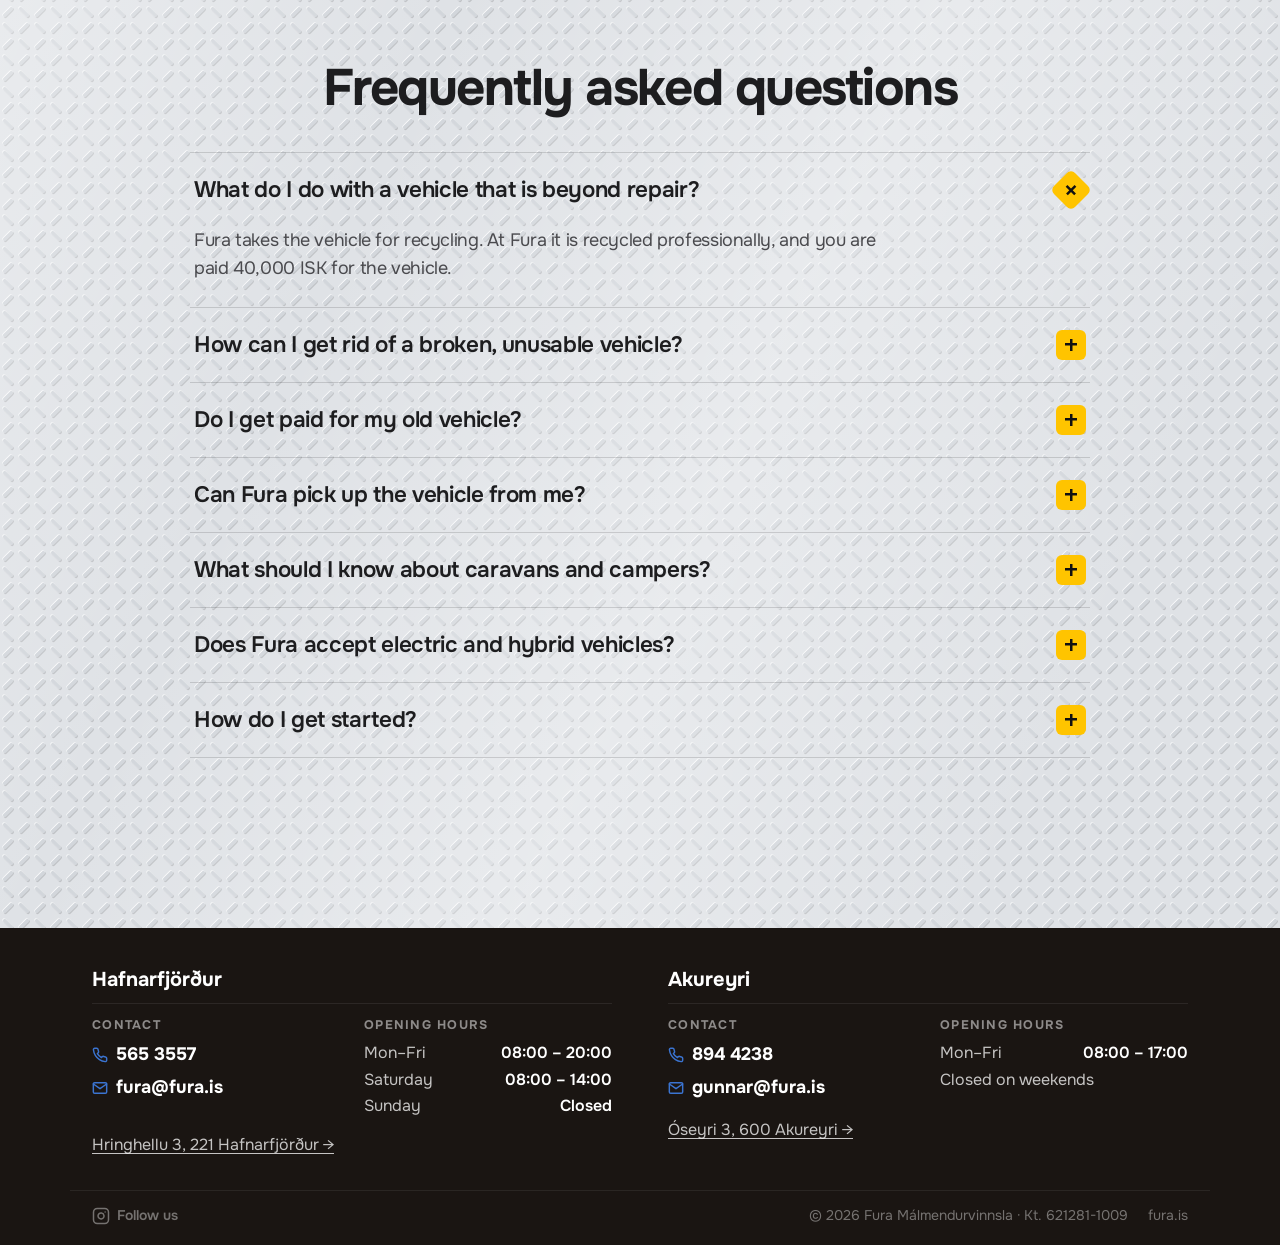
==== commit abc305d4: "Simplify the hero to just the Bílaförgun.is wordmark, centred The question and the 40.000 kr. line a" ====
--- a/en/index.html
+++ b/en/index.html
@@ -23,7 +23,7 @@
 <link rel="preconnect" href="https://fonts.googleapis.com">
 <link rel="preconnect" href="https://fonts.gstatic.com" crossorigin>
 <link href="https://fonts.googleapis.com/css2?family=Big+Shoulders+Stencil:opsz,wght@10..72,800&family=Barlow+Condensed:wght@700&family=Onest:wght@100..900&display=swap" rel="stylesheet">
-<link rel="stylesheet" href="../styles.css?v=21">
+<link rel="stylesheet" href="../styles.css?v=22">
 <script>document.documentElement.classList.add('js')</script>
 <script src="../site.js?v=19" defer></script>
 <script src="../effects.js?v=19" defer></script>
@@ -255,9 +255,7 @@
   <section class="hero">
     <div class="hero__bg" aria-hidden="true"></div>
     <div class="hero__content">
-      <p class="hero__brand">Bílaförgun<span>.is</span></p>
-      <h1 class="hero__title">Need to scrap your car?</h1>
-      <p class="hero__sub">You get 40,000 ISK for it.</p>
+      <h1 class="hero__brand">Bílaförgun<span>.is</span></h1>
     </div>
   </section>
 
--- a/styles.css
+++ b/styles.css
@@ -63,8 +63,9 @@
   position: relative;
   min-height: 100svh;
   display: flex;
+  align-items: center;
   justify-content: center;
-  padding: calc(var(--nav-h) + 10vh) 22px 0;
+  padding: var(--nav-h) 22px 0;
   text-align: center;
   color: #f5f5f7;
   background: #000;
@@ -103,28 +104,12 @@
   letter-spacing: 0.02em;
   text-transform: uppercase;
   white-space: nowrap;
+  text-shadow: 0 2px 30px rgba(0, 0, 0, .45);
   animation: rise 1.1s var(--ease) .05s both;
 }
 
 .hero__brand span { color: rgba(255, 255, 255, .55); }
 
-.hero__title {
-  margin-top: clamp(44px, 6.5vw, calc(96px * var(--k)));
-  font-size: clamp(30px, 4.4vw, calc(60px * var(--k)));
-  font-weight: 700;
-  line-height: 1.08;
-  letter-spacing: -0.03em;
-  animation: rise 1.1s var(--ease) .15s both;
-}
-
-.hero__sub {
-  margin-top: 14px;
-  font-size: clamp(20px, 2.3vw, calc(28px * var(--k)));
-  color: rgba(245, 245, 247, .88);
-  letter-spacing: -0.012em;
-  text-shadow: 0 1px 12px rgba(0, 0, 0, .5);
-  animation: rise 1.1s var(--ease) .25s both;
-}
 
 /* ---------- Sections ---------- */
 .section { padding: clamp(96px, 14vw, 170px) 22px; }
@@ -497,6 +482,5 @@
   .nav__lang { gap: 14px; }
   .nav__lang .full { display: none; }
   .nav__lang .short { display: inline; }
-  .hero { padding-top: calc(var(--nav-h) + 8vh); }
   .hero__brand { font-size: 15.5vw; }
 }
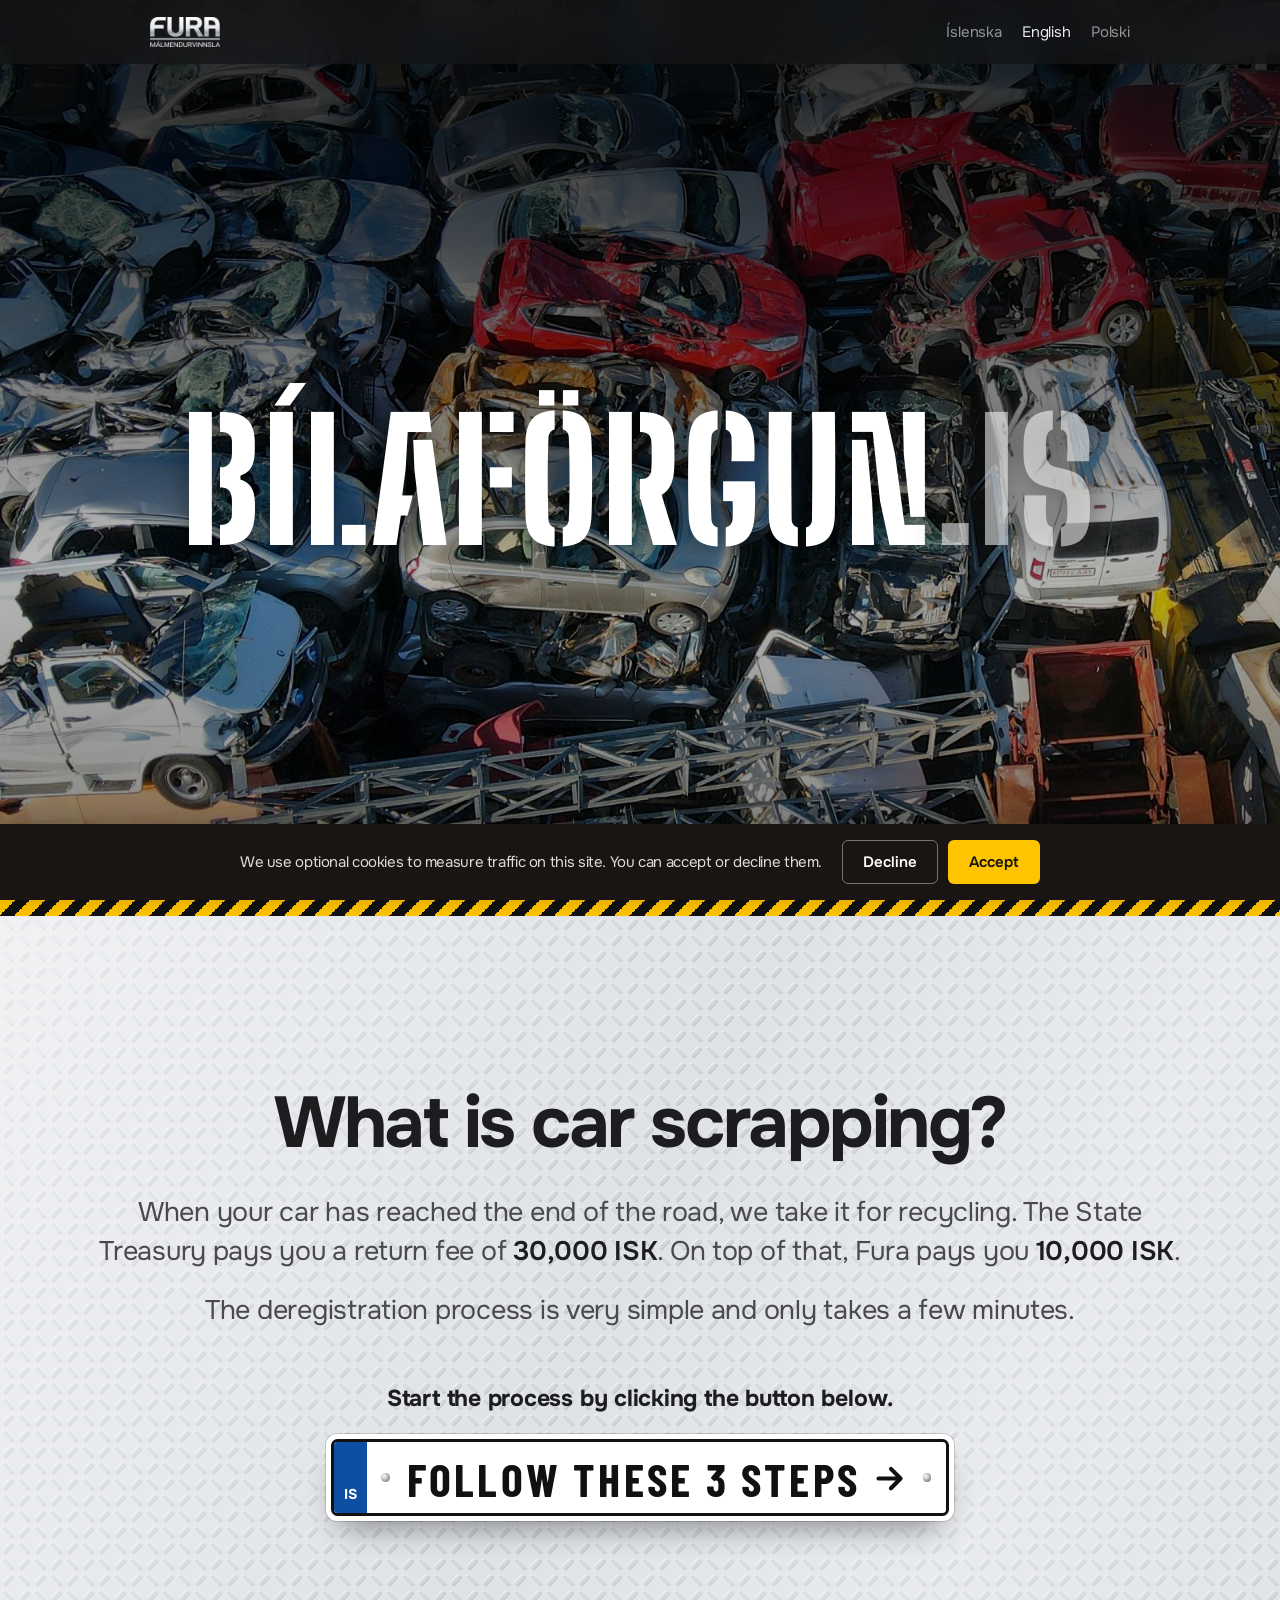
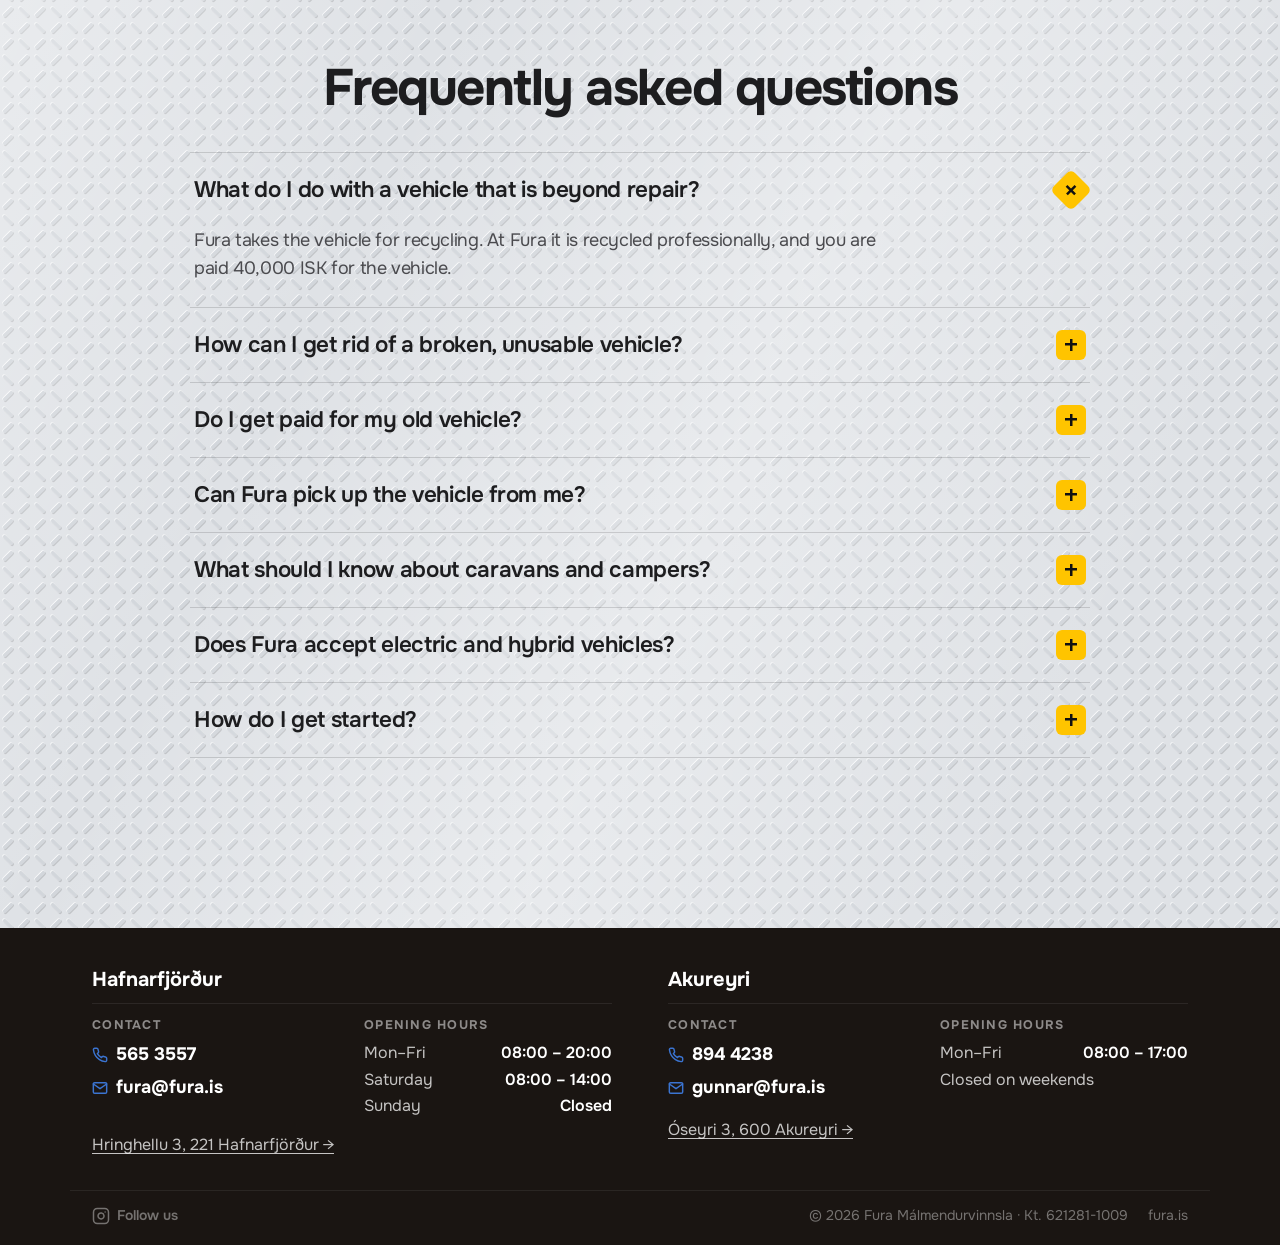
==== commit 432b5a26: "Chrome Fura logo in the top-left corner, linking to fura.is Elvar's pick (F1): the classic white Fur" ====
--- a/en/index.html
+++ b/en/index.html
@@ -10,7 +10,8 @@
 <link rel="alternate" hreflang="en" href="https://bilaforgun.is/en/">
 <link rel="alternate" hreflang="pl" href="https://bilaforgun.is/pl/">
 <link rel="alternate" hreflang="x-default" href="https://bilaforgun.is/">
-<link rel="icon" href="/favicon.svg" type="image/svg+xml">
+<link rel="icon" href="/favicon.svg?v=2" type="image/svg+xml">
+<link rel="apple-touch-icon" href="/apple-touch-icon.png">
 <meta name="theme-color" content="#161617">
 <meta property="og:type" content="website">
 <meta property="og:site_name" content="Bílaförgun.is">
@@ -23,7 +24,7 @@
 <link rel="preconnect" href="https://fonts.googleapis.com">
 <link rel="preconnect" href="https://fonts.gstatic.com" crossorigin>
 <link href="https://fonts.googleapis.com/css2?family=Big+Shoulders+Stencil:opsz,wght@10..72,800&family=Barlow+Condensed:wght@700&family=Onest:wght@100..900&display=swap" rel="stylesheet">
-<link rel="stylesheet" href="../styles.css?v=22">
+<link rel="stylesheet" href="../styles.css?v=23">
 <script>document.documentElement.classList.add('js')</script>
 <script src="../site.js?v=19" defer></script>
 <script src="../effects.js?v=19" defer></script>
@@ -192,7 +193,7 @@
           "name": "How can I get rid of a broken, unusable vehicle?",
           "acceptedAnswer": {
             "@type": "Answer",
-            "text": "We can pick up the vehicle free of charge, or you can bring it to our yards at Hringhellu 3 in Hafnarfjörður or Óseyri 3 in Akureyri."
+            "text": "We can pick up the vehicle free of charge within the greater capital area, or you can bring it to our yards at Hringhellu 3 in Hafnarfjörður or Óseyri 3 in Akureyri."
           }
         },
         {
@@ -244,6 +245,7 @@
 <body>
 
 <header class="nav">
+  <a class="nav__fura" href="https://fura.is/en/" aria-label="Fura Málmendurvinnsla on fura.is"></a>
   <nav class="nav__lang" aria-label="Language">
     <a href="../index.html" lang="is"><span class="full">Íslenska</span><span class="short">IS</span></a>
     <a href="index.html" lang="en" aria-current="page"><span class="full">English</span><span class="short">EN</span></a>
@@ -283,7 +285,7 @@
         <h2 class="faq__title">Frequently asked questions</h2>
         <div class="faq__list">
           <details open><summary>What do I do with a vehicle that is beyond repair?</summary><p>Fura takes the vehicle for recycling. At Fura it is recycled professionally, and you are paid 40,000 ISK for the vehicle.</p></details>
-          <details><summary>How can I get rid of a broken, unusable vehicle?</summary><p>We can pick up the vehicle free of charge, or you can bring it to our yards at Hringhellu 3 in Hafnarfjörður or Óseyri 3 in Akureyri.</p></details>
+          <details><summary>How can I get rid of a broken, unusable vehicle?</summary><p>We can pick up the vehicle free of charge within the greater capital area, or you can bring it to our yards at Hringhellu 3 in Hafnarfjörður or Óseyri 3 in Akureyri.</p></details>
           <details><summary>Do I get paid for my old vehicle?</summary><p>You get paid for a vehicle that goes for recycling. The State Treasury pays a return fee of 30,000 ISK. Fura adds 10,000 ISK. 40,000 ISK in total.</p></details>
           <details><summary>Can Fura pick up the vehicle from me?</summary><p>Yes. Fura can arrange transport free of charge within the greater capital area. Call us on <a href="tel:+3545653557">565 3557</a> or email <a href="mailto:afgreidsla@fura.is">afgreidsla@fura.is</a> to find out more.</p></details>
           <details><summary>What should I know about caravans and campers?</summary><p>Fura accepts caravans and campers. They often contain waste that needs specialised handling, so a scrapping fee applies to caravans and campers according to our price list.</p></details>
--- a/styles.css
+++ b/styles.css
@@ -42,7 +42,7 @@
   height: var(--nav-h);
   display: flex;
   align-items: center;
-  justify-content: flex-end;
+  justify-content: space-between;
   padding: 0 max(22px, calc((100vw - 980px * var(--k)) / 2));
   background: rgba(22, 22, 23, .72);
   -webkit-backdrop-filter: saturate(180%) blur(20px);
@@ -57,6 +57,38 @@
 .nav__lang a { opacity: .6; transition: opacity .2s; }
 .nav__lang a:hover,
 .nav__lang a[aria-current] { opacity: 1; }
+
+/* Fura logo, chrome with a passing glint, links to fura.is */
+.nav__fura {
+  position: relative;
+  display: block;
+  flex: none;
+  height: calc(30px * var(--k));
+  aspect-ratio: 640 / 275;
+  background: linear-gradient(180deg, #fff 0%, #e4e6ea 38%, #9ba1aa 52%, #c9ccd2 70%, #f4f5f7 100%);
+  -webkit-mask: url("assets/fura-logo-white.png") center / contain no-repeat;
+  mask: url("assets/fura-logo-white.png") center / contain no-repeat;
+  -webkit-tap-highlight-color: transparent;
+}
+
+.nav__fura::after {
+  content: "";
+  position: absolute;
+  inset: 0;
+  pointer-events: none;
+  background: linear-gradient(105deg, transparent 40%, #fff 50%, transparent 60%) no-repeat;
+  background-size: 300% 100%;
+  background-position: 150% 0;
+  animation: fura-glint 4.2s ease-in-out infinite;
+}
+
+.nav__fura:hover::after { animation-duration: 1.2s; }
+.nav__fura:focus-visible { outline: 2px solid #fff; outline-offset: 4px; }
+
+@keyframes fura-glint {
+  0% { background-position: 150% 0; }
+  35%, 100% { background-position: -50% 0; }
+}
 
 /* ---------- Hero ---------- */
 .hero {
@@ -480,6 +512,7 @@
 @media (max-width: 734px) {
   :root { --nav-h: 56px; }
   .nav__lang { gap: 14px; }
+  .nav__fura { height: 24px; }
   .nav__lang .full { display: none; }
   .nav__lang .short { display: inline; }
   .hero__brand { font-size: 15.5vw; }
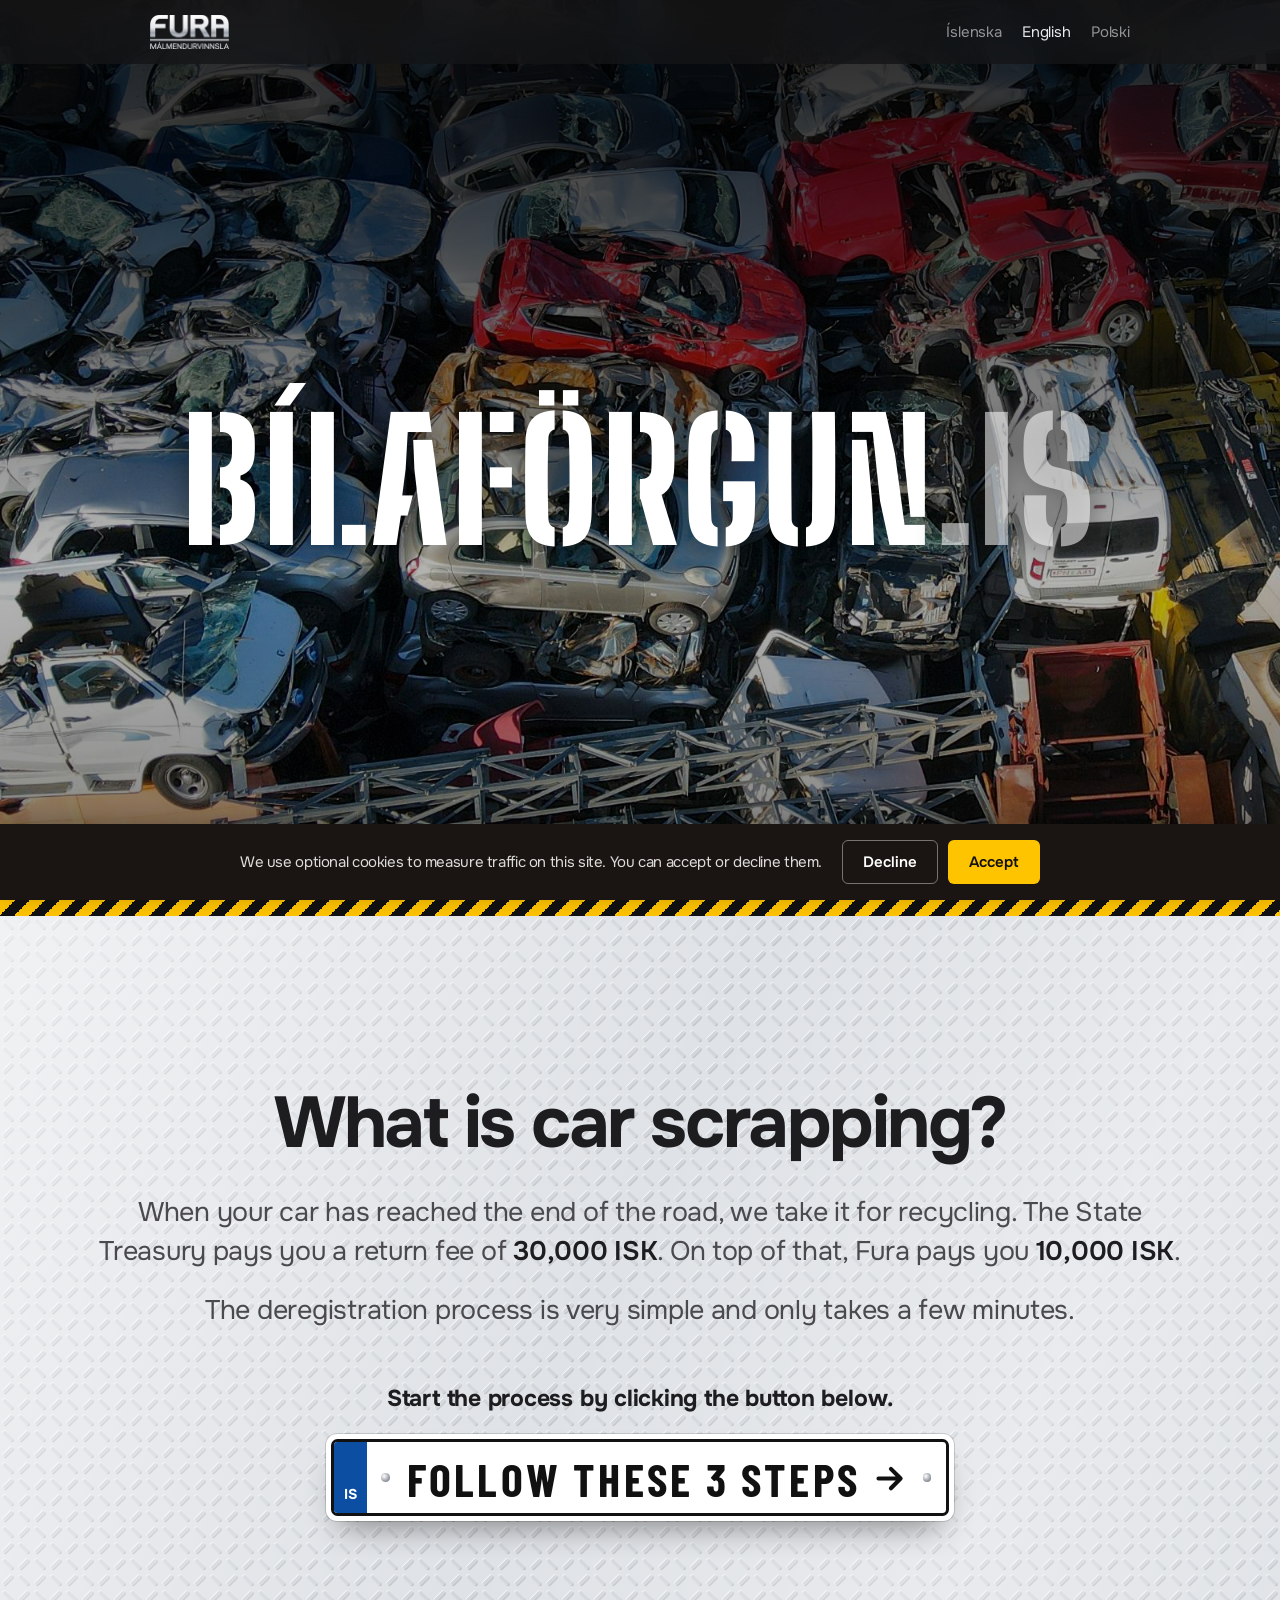
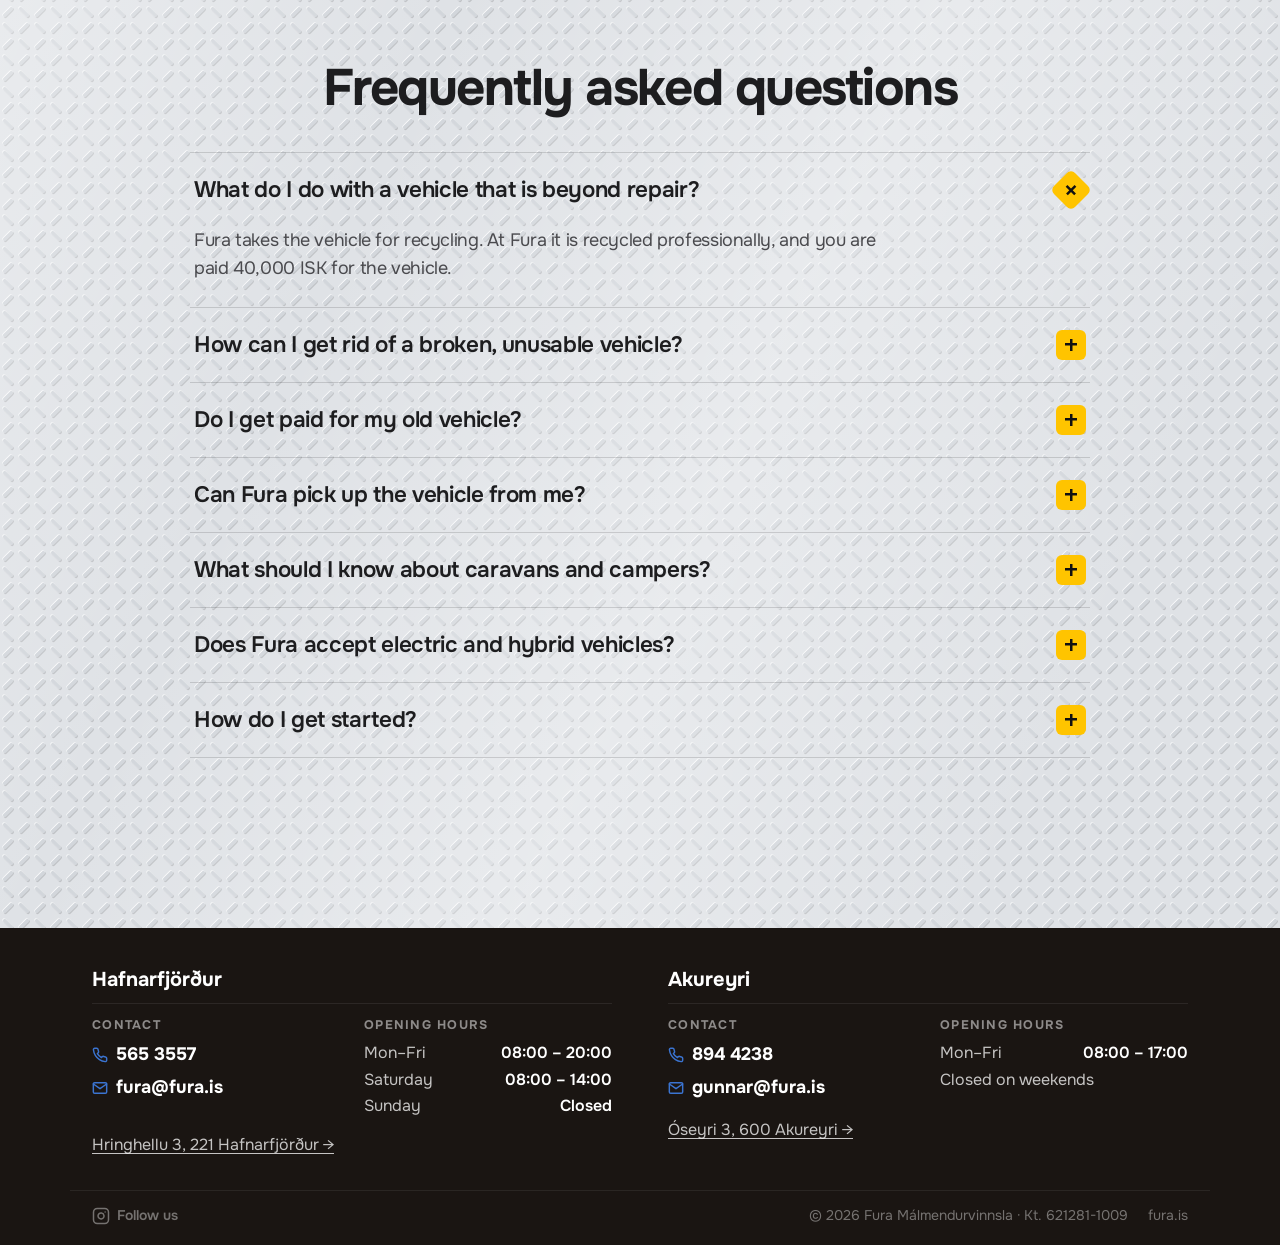
==== commit 9357ea3f: "Fura logo a touch bigger: 34px (27px on phones) Co-Authored-By: Claude Opus 5.5 <noreply@anthropic.c" ====
--- a/en/index.html
+++ b/en/index.html
@@ -24,7 +24,7 @@
 <link rel="preconnect" href="https://fonts.googleapis.com">
 <link rel="preconnect" href="https://fonts.gstatic.com" crossorigin>
 <link href="https://fonts.googleapis.com/css2?family=Big+Shoulders+Stencil:opsz,wght@10..72,800&family=Barlow+Condensed:wght@700&family=Onest:wght@100..900&display=swap" rel="stylesheet">
-<link rel="stylesheet" href="../styles.css?v=23">
+<link rel="stylesheet" href="../styles.css?v=24">
 <script>document.documentElement.classList.add('js')</script>
 <script src="../site.js?v=19" defer></script>
 <script src="../effects.js?v=19" defer></script>
--- a/styles.css
+++ b/styles.css
@@ -63,7 +63,7 @@
   position: relative;
   display: block;
   flex: none;
-  height: calc(30px * var(--k));
+  height: calc(34px * var(--k));
   aspect-ratio: 640 / 275;
   background: linear-gradient(180deg, #fff 0%, #e4e6ea 38%, #9ba1aa 52%, #c9ccd2 70%, #f4f5f7 100%);
   -webkit-mask: url("assets/fura-logo-white.png") center / contain no-repeat;
@@ -512,7 +512,7 @@
 @media (max-width: 734px) {
   :root { --nav-h: 56px; }
   .nav__lang { gap: 14px; }
-  .nav__fura { height: 24px; }
+  .nav__fura { height: 27px; }
   .nav__lang .full { display: none; }
   .nav__lang .short { display: inline; }
   .hero__brand { font-size: 15.5vw; }
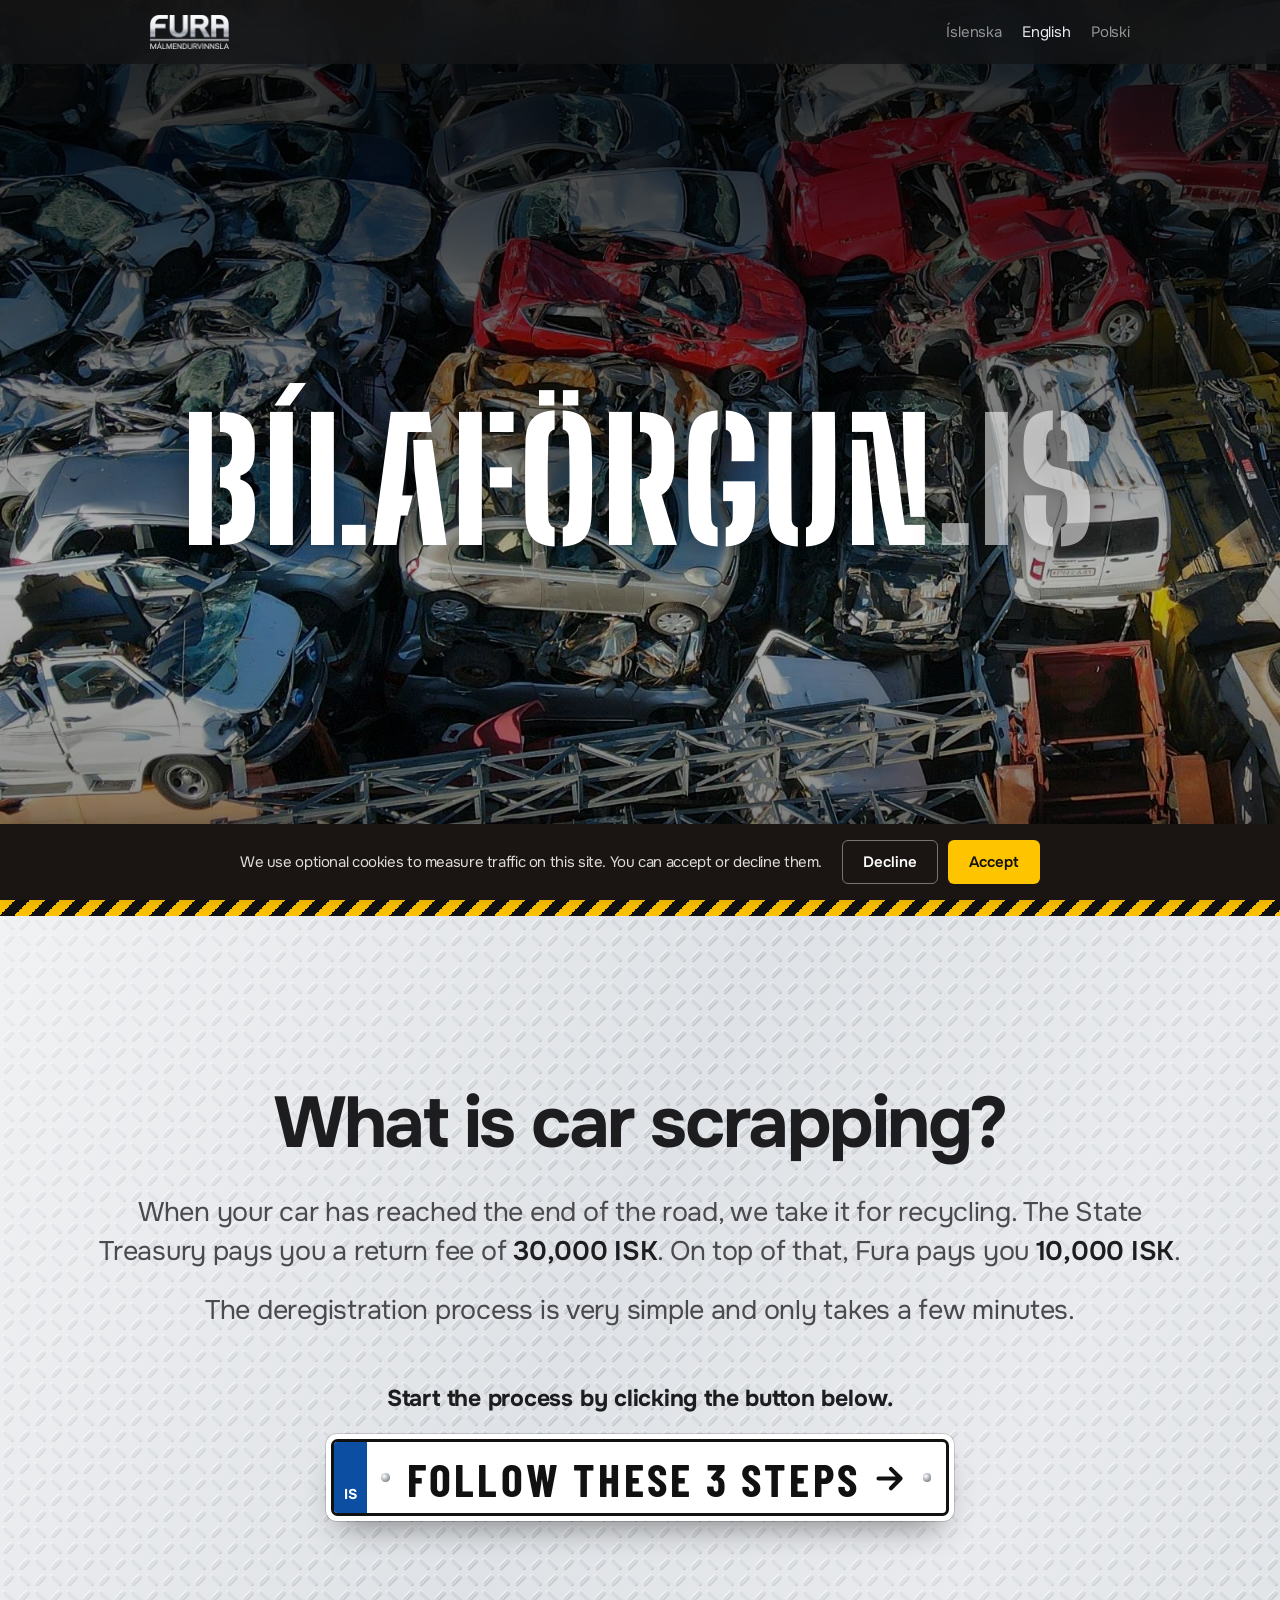
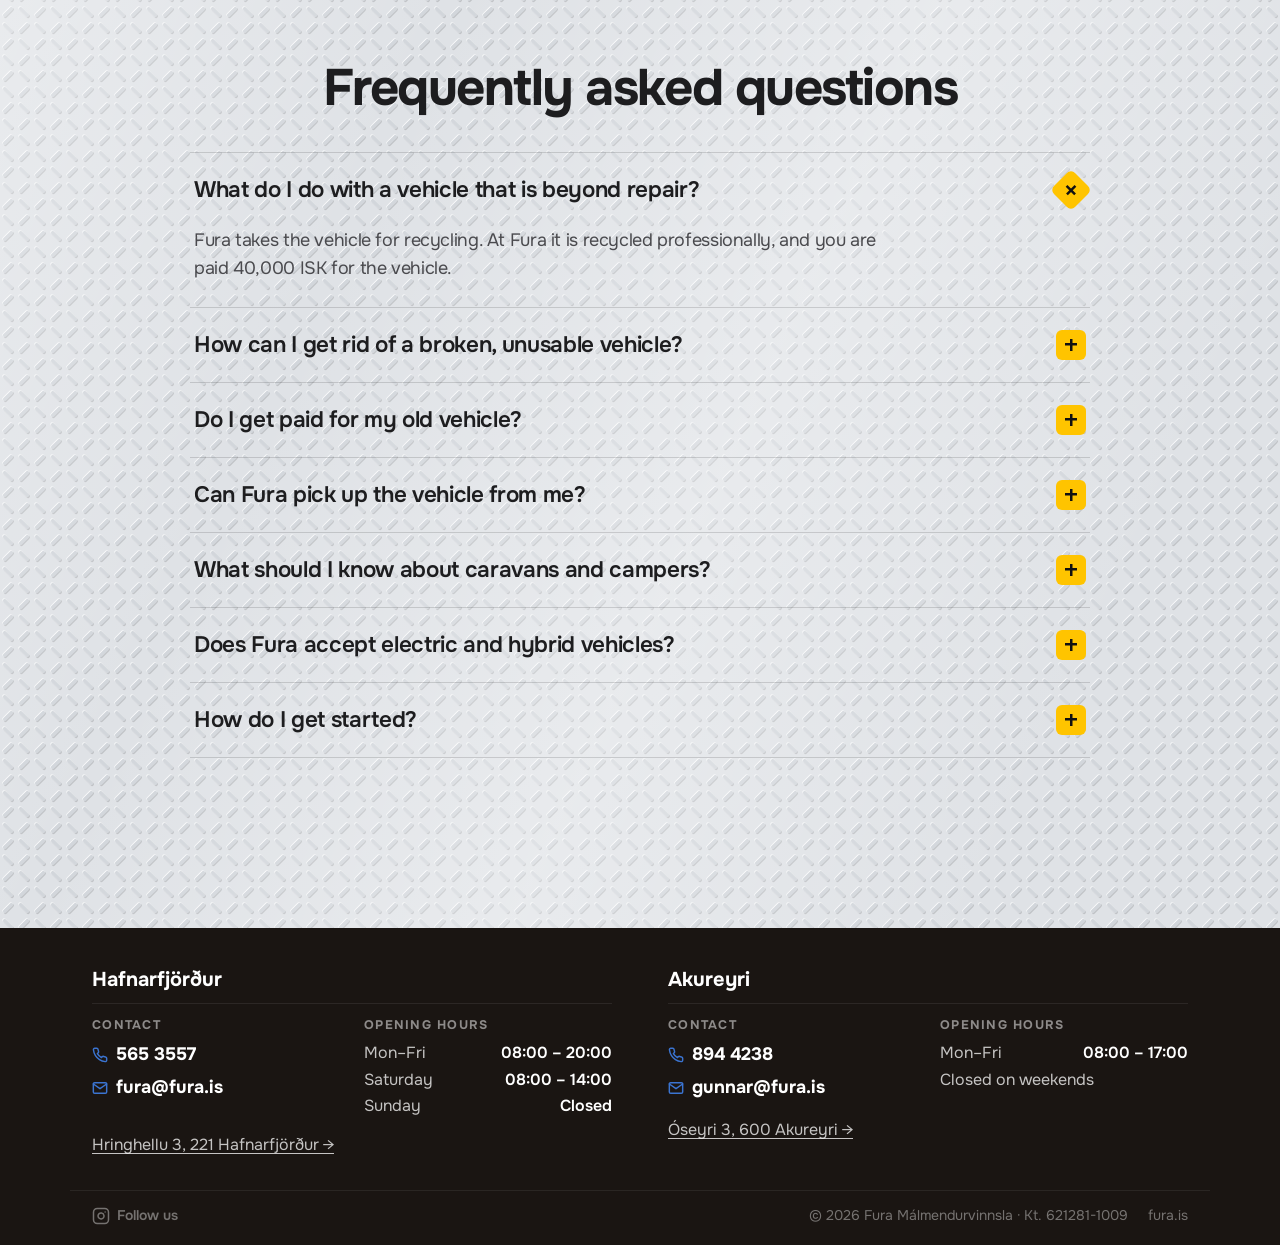
==== commit 6540ed2b: "Faster first load without changing how the page looks - Hero photo as AVIF (372 KB vs 502 KB JPG) wi" ====
--- a/en/index.html
+++ b/en/index.html
@@ -24,7 +24,9 @@
 <link rel="preconnect" href="https://fonts.googleapis.com">
 <link rel="preconnect" href="https://fonts.gstatic.com" crossorigin>
 <link href="https://fonts.googleapis.com/css2?family=Big+Shoulders+Stencil:opsz,wght@10..72,800&family=Barlow+Condensed:wght@700&family=Onest:wght@100..900&display=swap" rel="stylesheet">
-<link rel="stylesheet" href="../styles.css?v=24">
+<link rel="stylesheet" href="../styles.css?v=25">
+<link rel="preload" as="image" href="../assets/hero-portrait.avif?v=1" type="image/avif" media="(max-width: 734px) and (max-aspect-ratio: 3/4)" fetchpriority="high">
+<link rel="preload" as="image" href="../assets/hero.avif?v=1" type="image/avif" media="not all and (max-width: 734px) and (max-aspect-ratio: 3/4)" fetchpriority="high">
 <script>document.documentElement.classList.add('js')</script>
 <script src="../site.js?v=19" defer></script>
 <script src="../effects.js?v=19" defer></script>
--- a/styles.css
+++ b/styles.css
@@ -66,8 +66,8 @@
   height: calc(34px * var(--k));
   aspect-ratio: 640 / 275;
   background: linear-gradient(180deg, #fff 0%, #e4e6ea 38%, #9ba1aa 52%, #c9ccd2 70%, #f4f5f7 100%);
-  -webkit-mask: url("assets/fura-logo-white.png") center / contain no-repeat;
-  mask: url("assets/fura-logo-white.png") center / contain no-repeat;
+  -webkit-mask: url("assets/fura-logo-white.png?v=1") center / contain no-repeat;
+  mask: url("assets/fura-logo-white.png?v=1") center / contain no-repeat;
   -webkit-tap-highlight-color: transparent;
 }
 
@@ -107,10 +107,17 @@
 .hero__bg {
   position: absolute;
   inset: 0;
-  background:
-    url("assets/hero.jpg?v=2") center 70% / cover no-repeat,
-    radial-gradient(120% 70% at 50% 105%, #3a3a3c 0%, #121212 45%, #000 78%);
+  background: url("assets/hero.jpg?v=2") center 70% / cover no-repeat, radial-gradient(120% 70% at 50% 105%, #3a3a3c 0%, #121212 45%, #000 78%);
+  background-image: image-set(url("assets/hero.avif?v=1") type("image/avif"), url("assets/hero.jpg?v=2") type("image/jpeg")), radial-gradient(120% 70% at 50% 105%, #3a3a3c 0%, #121212 45%, #000 78%);
   animation: settle 14s var(--ease) both;
+}
+
+/* Phones held upright only show a tall slice of the photo, so they get just that slice at full sharpness. */
+@media (max-width: 734px) and (max-aspect-ratio: 3/4) {
+  .hero__bg {
+    background-image: url("assets/hero-portrait.jpg?v=1"), radial-gradient(120% 70% at 50% 105%, #3a3a3c 0%, #121212 45%, #000 78%);
+    background-image: image-set(url("assets/hero-portrait.avif?v=1") type("image/avif"), url("assets/hero-portrait.jpg?v=1") type("image/jpeg")), radial-gradient(120% 70% at 50% 105%, #3a3a3c 0%, #121212 45%, #000 78%);
+  }
 }
 
 .hero__bg::after {
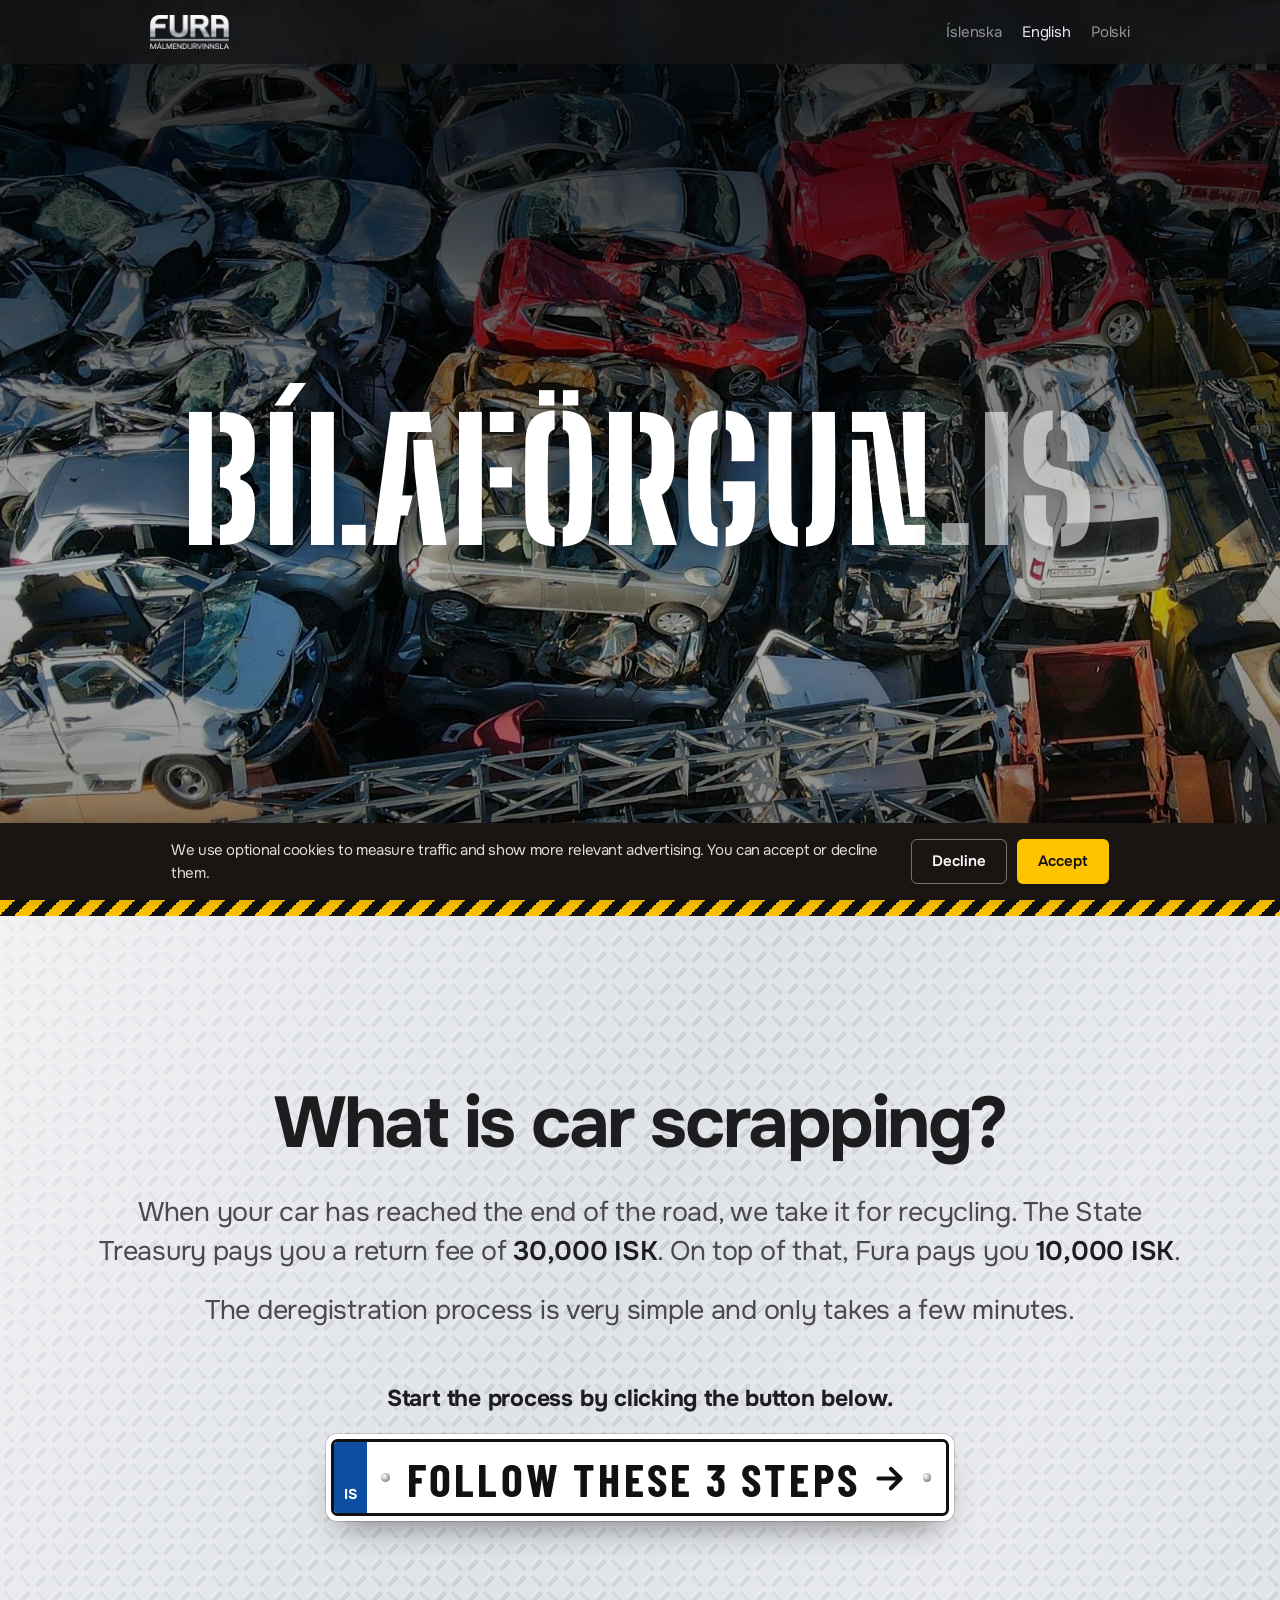
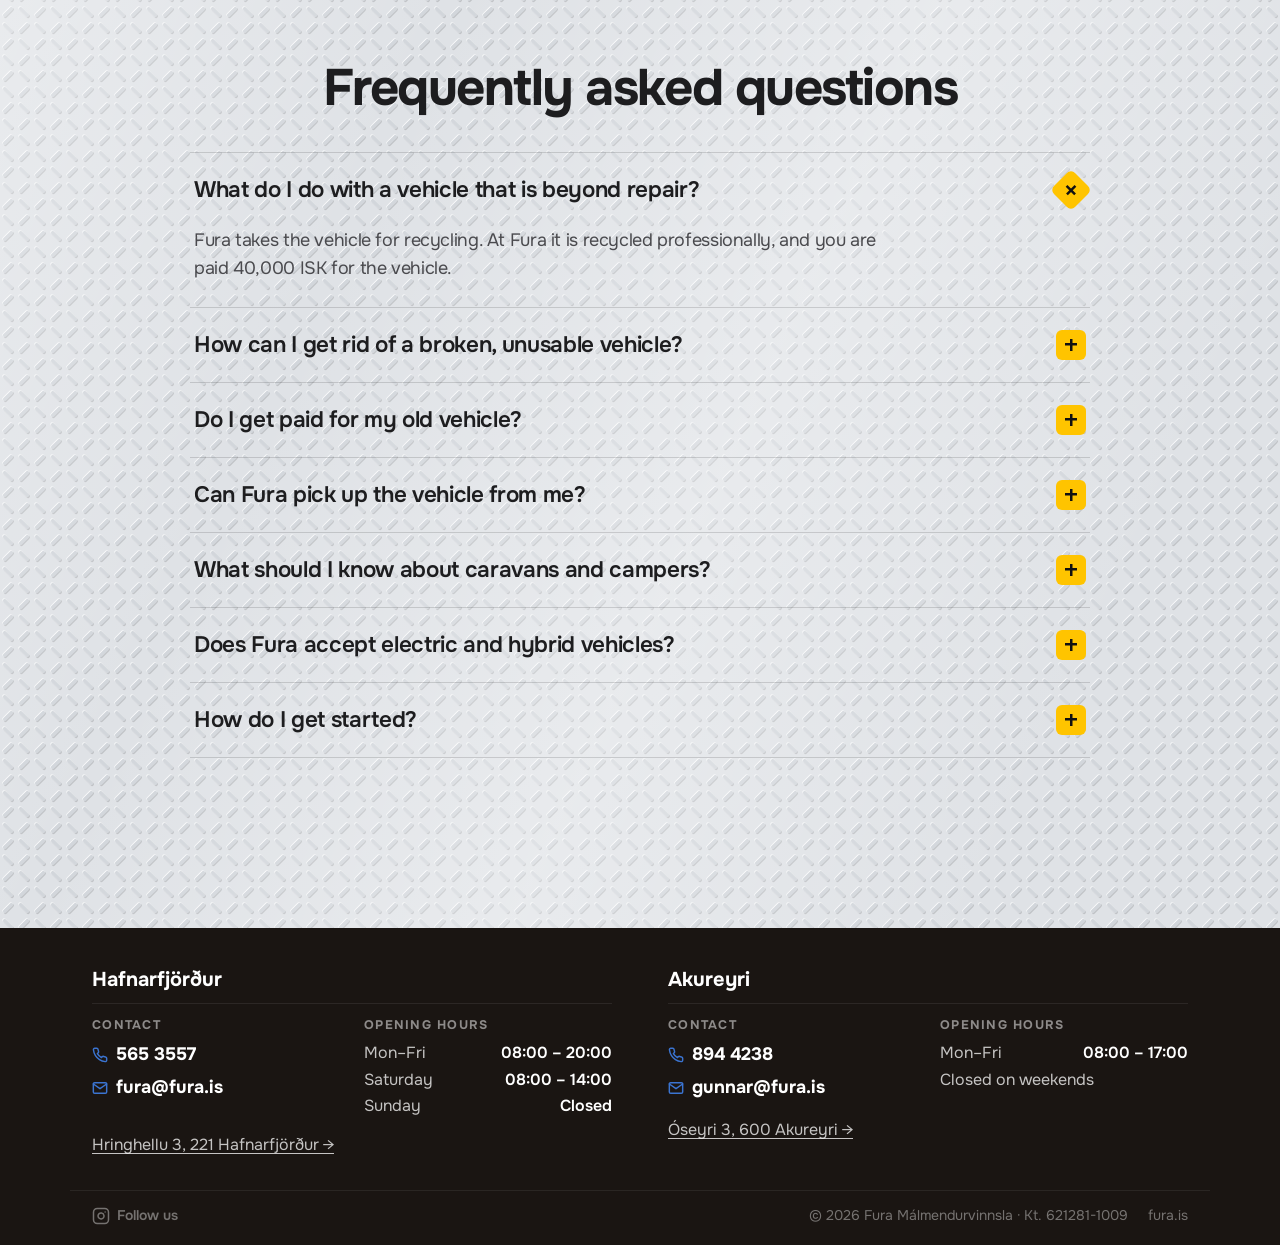
==== commit 75cc7e2f: "Add Fura's Meta Pixel behind cookie consent Same pixel as fura.is (1812480936617040), loaded only af" ====
--- a/en/index.html
+++ b/en/index.html
@@ -30,7 +30,7 @@
 <script>document.documentElement.classList.add('js')</script>
 <script src="../site.js?v=19" defer></script>
 <script src="../effects.js?v=19" defer></script>
-<script src="../analytics.js?v=19" defer></script>
+<script src="../analytics.js?v=20" defer></script>
 <script type="application/ld+json">
 {
   "@context": "https://schema.org",
